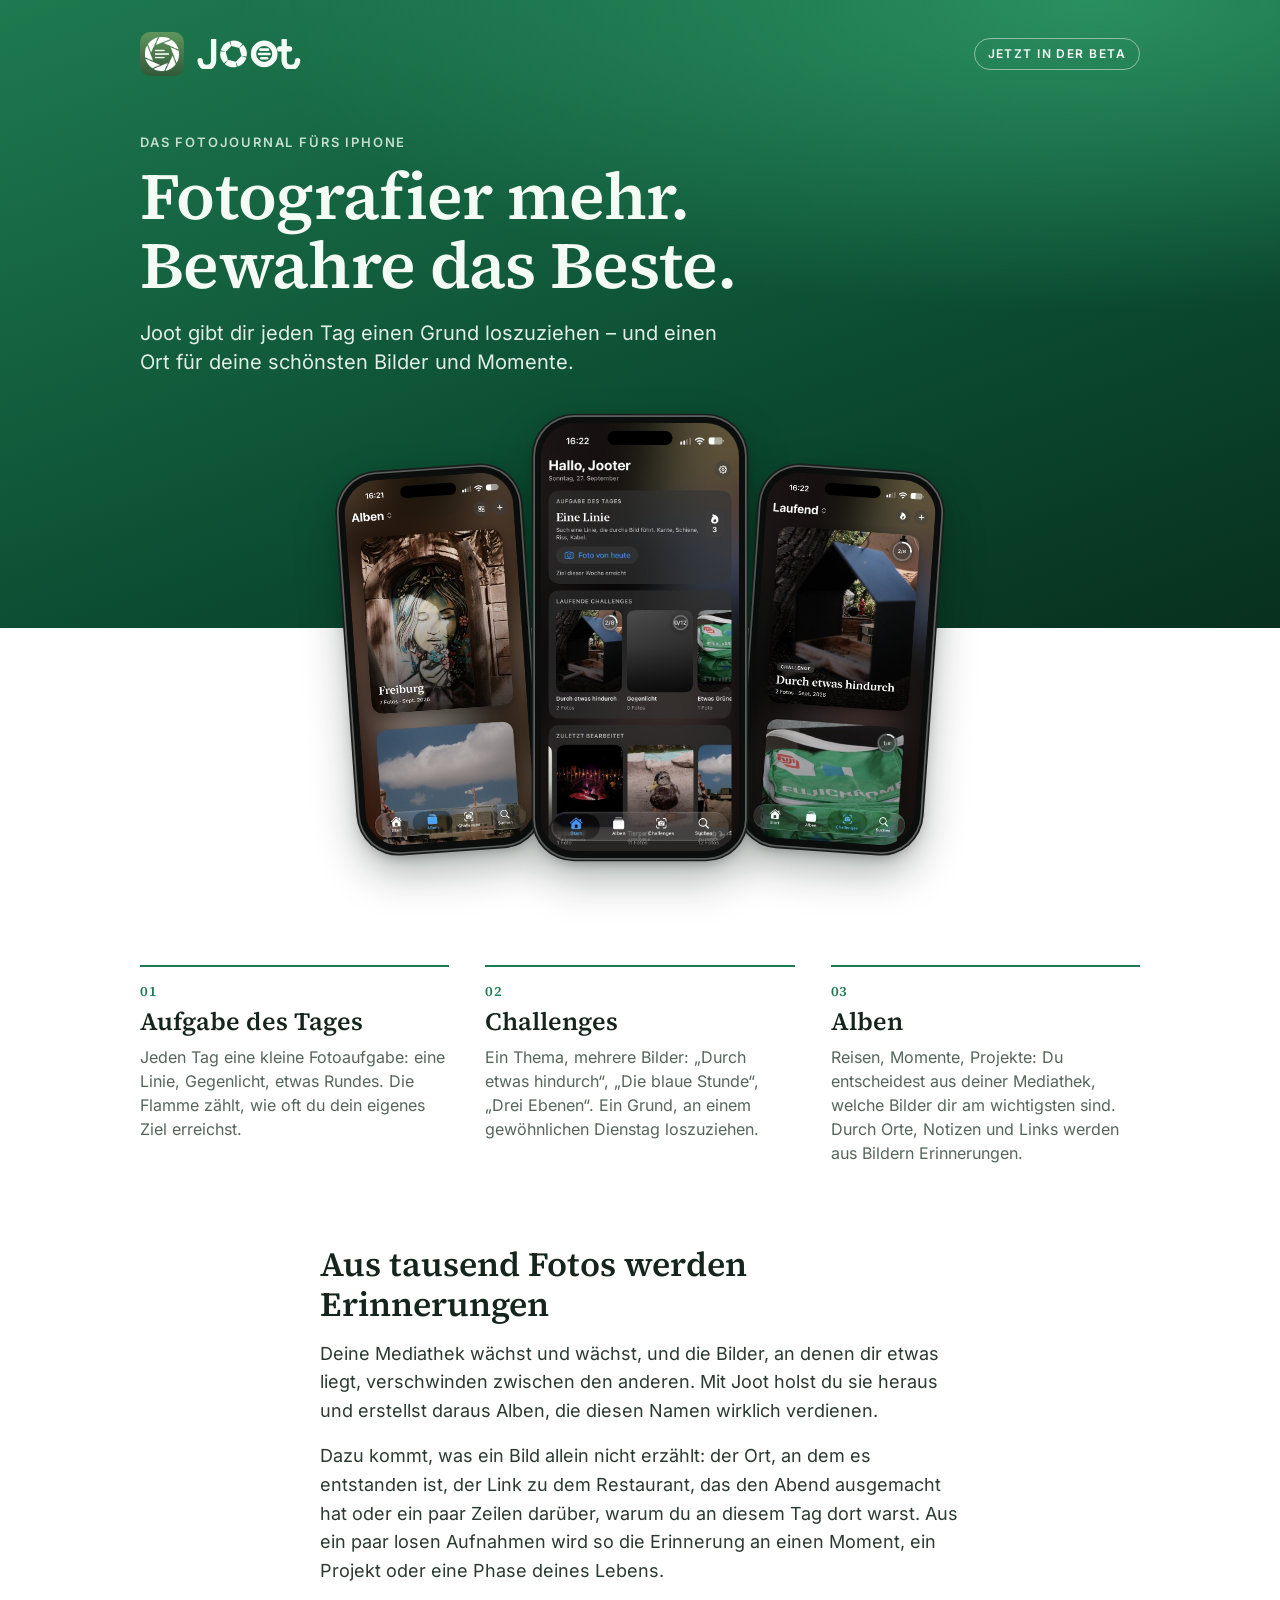
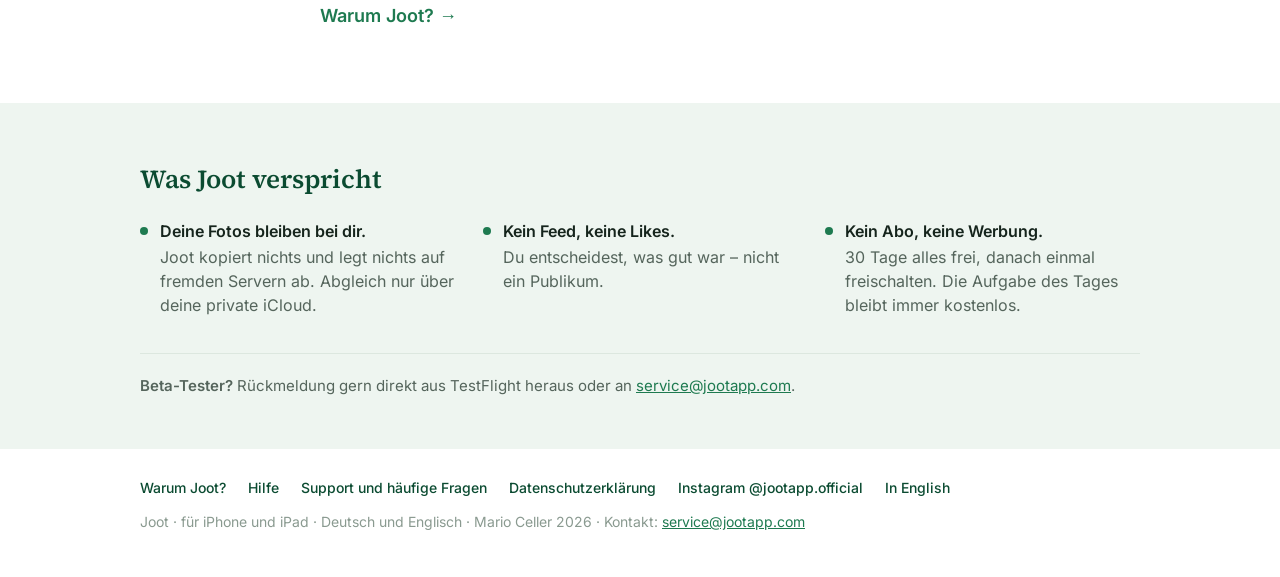
==== index.html @ 3391ded6 "Seite Warum Joot (J-20), deutsch und englisch, von der Startseite verlinkt Co-Authored-By: Claude Op" ====
<!doctype html>
<html lang="de">
<head>
<meta charset="utf-8">
<meta name="viewport" content="width=device-width, initial-scale=1">
<title>Joot – Das Fotojournal fürs iPhone</title>
<meta name="description" content="Joot gibt dir jeden Tag einen Grund loszuziehen – und einen Ort für deine schönsten Bilder und Momente. Fotojournal für iPhone und iPad.">
<meta name="theme-color" content="#1E7A50">
<link rel="icon" type="image/png" href="bilder/icon.png">
<link rel="apple-touch-icon" href="bilder/apple-touch-icon.png">
<link rel="alternate" hreflang="de" href="https://jootapp.com/">
<link rel="alternate" hreflang="en" href="https://jootapp.com/en/">
<link rel="preload" href="schrift/source-serif-4-latin-600-normal.woff2" as="font" type="font/woff2" crossorigin>
<link rel="preload" href="schrift/inter-latin-400-normal.woff2" as="font" type="font/woff2" crossorigin>
<link rel="stylesheet" href="start.css">
</head>
<body>

<header class="kopf">
  <div class="breite">
    <div class="leiste">
      <a class="marke" href="./">
      <img src="bilder/icon.png" alt="" width="44" height="44">
<svg viewBox="80 390 860 245" xmlns="http://www.w3.org/2000/svg" role="img" aria-label="Joot">
      <g transform="translate(92.16,401.12) scale(0.9477)">
      <g fill="none" stroke="#F4FBF5" stroke-linecap="round" stroke-linejoin="round">
      <path d="M139.0,0 V176 A58,58 0 0 1 23.0,176" stroke-width="46"/>
      <path d="M747.0,0 V176 A58,58 0 0 0 863.0,176" stroke-width="46"/>
      <path d="M709.0,74 H793.0" stroke-width="46"/>
      <circle cx="575.0" cy="117.0" r="92" stroke-width="46"/>
      <path d="M541.4,79.9 H608.6" stroke-width="22"/>
      <path d="M529.8,117.0 H620.2" stroke-width="22"/>
      <path d="M549.5,154.1 H600.5" stroke-width="22"/>
      </g>
      <g fill="#F4FBF5">
      <path d="M379.0,134.0 L421.3,149.5 A115.0,115.0 0 0 1 347.3,226.1 L330.3,184.4 Z"/>
      <path d="M330.3,184.4 L338.0,228.8 A115.0,115.0 0 0 1 234.6,203.0 L262.3,167.4 Z"/>
      <path d="M262.3,167.4 L227.7,196.3 A115.0,115.0 0 0 1 198.3,93.9 L243.0,100.0 Z"/>
      <path d="M243.0,100.0 L200.7,84.5 A115.0,115.0 0 0 1 274.7,7.9 L291.7,49.6 Z"/>
      <path d="M291.7,49.6 L284.0,5.2 A115.0,115.0 0 0 1 387.4,31.0 L359.7,66.6 Z"/>
      <path d="M359.7,66.6 L394.3,37.7 A115.0,115.0 0 0 1 423.7,140.1 L379.0,134.0 Z"/>
      </g>
      </g>
      </svg>
      </a>
      <span class="plakette">Jetzt in der Beta</span>
    </div>
    <p class="dachzeile">Das Fotojournal fürs iPhone</p>
    <h1>Fotografier mehr.<br>Bewahre das Beste.</h1>
    <p class="lead">Joot gibt dir jeden Tag einen Grund loszuziehen – und einen Ort für deine schönsten Bilder und Momente.</p>
  </div>
</header>

<div class="telefone">
  <figure class="tel links"><img src="bilder/alben.jpg" alt="Joot: Alben" width="600" height="1303"></figure>
  <figure class="tel mitte"><img src="bilder/start.jpg" alt="Joot: Startbildschirm mit der Aufgabe des Tages" width="600" height="1303"></figure>
  <figure class="tel rechts"><img src="bilder/challenges.jpg" alt="Joot: Challenges" width="600" height="1303"></figure>
</div>

<main>
  <section class="breite saeulen">
    <div class="saeule">
      <div class="nr">01</div>
      <h2>Aufgabe des Tages</h2>
      <p>Jeden Tag eine kleine Fotoaufgabe: eine Linie, Gegenlicht, etwas Rundes. Die Flamme zählt, wie oft du dein eigenes Ziel erreichst.</p>
    </div>
    <div class="saeule">
      <div class="nr">02</div>
      <h2>Challenges</h2>
      <p>Ein Thema, mehrere Bilder: „Durch etwas hindurch“, „Die blaue Stunde“, „Drei Ebenen“. Ein Grund, an einem gewöhnlichen Dienstag loszuziehen.</p>
    </div>
    <div class="saeule">
      <div class="nr">03</div>
      <h2>Alben</h2>
      <p>Reisen, Momente, Projekte: Du entscheidest aus deiner Mediathek, welche Bilder dir am wichtigsten sind. Durch Orte, Notizen und Links werden aus Bildern Erinnerungen.</p>
    </div>
  </section>

  <section class="breite geschichte">
    <h2>Aus tausend Fotos werden Erinnerungen</h2>
    <p>Deine Mediathek wächst und wächst, und die Bilder, an denen dir etwas liegt, verschwinden zwischen den anderen. Mit Joot holst du sie heraus und erstellst daraus Alben, die diesen Namen wirklich verdienen.</p>
    <p>Dazu kommt, was ein Bild allein nicht erzählt: der Ort, an dem es entstanden ist, der Link zu dem Restaurant, das den Abend ausgemacht hat oder ein paar Zeilen darüber, warum du an diesem Tag dort warst. Aus ein paar losen Aufnahmen wird so die Erinnerung an einen Moment, ein Projekt oder eine Phase deines Lebens.</p>
    <p class="weiter"><a href="warum.html">Warum Joot? →</a></p>
  </section>

  <section class="versprechen-teil">
    <div class="breite">
      <h3>Was Joot verspricht</h3>
      <ul class="versprechen">
      <li><b>Deine Fotos bleiben bei dir.</b>Joot kopiert nichts und legt nichts auf fremden Servern ab. Abgleich nur über deine private iCloud.</li>
      <li><b>Kein Feed, keine Likes.</b>Du entscheidest, was gut war – nicht ein Publikum.</li>
      <li><b>Kein Abo, keine Werbung.</b>30 Tage alles frei, danach einmal freischalten. Die Aufgabe des Tages bleibt immer kostenlos.</li>
      </ul>
      <p class="hinweis"><strong>Beta-Tester?</strong> Rückmeldung gern direkt aus TestFlight heraus oder an <a href="mailto:service@jootapp.com">service@jootapp.com</a>.</p>
    </div>
  </section>
</main>

<footer class="breite fuss">
  <nav>
      <a href="warum.html">Warum Joot?</a>
      <a href="hilfe.html">Hilfe</a>
      <a href="support.html">Support und häufige Fragen</a>
      <a href="datenschutz.html">Datenschutzerklärung</a>
      <a href="https://www.instagram.com/jootapp.official/" rel="me noopener">Instagram @jootapp.official</a>
      <a href="en/">In English</a>
  </nav>
  <p>Joot · für iPhone und iPad · Deutsch und Englisch · Mario Celler 2026 · Kontakt: <a href="mailto:service@jootapp.com">service@jootapp.com</a></p>
</footer>

</body>
</html>
---- start.css ----
/* Joot – Startseite im Stil des One-Pagers (gestaltung/onepager).
   Gilt nur fuer index.html und en/index.html; Support und Datenschutz
   bleiben bei stil.css. Schriften liegen selbst gehostet in schrift/,
   damit keine Anfrage an fremde Server geht (Datenschutz). */
@font-face{font-family:"Joot Serif";src:url(schrift/source-serif-4-latin-400-normal.woff2) format("woff2");font-weight:400;font-display:swap}
@font-face{font-family:"Joot Serif";src:url(schrift/source-serif-4-latin-600-normal.woff2) format("woff2");font-weight:600;font-display:swap}
@font-face{font-family:"Joot Sans";src:url(schrift/inter-latin-400-normal.woff2) format("woff2");font-weight:400;font-display:swap}
@font-face{font-family:"Joot Sans";src:url(schrift/inter-latin-500-normal.woff2) format("woff2");font-weight:500;font-display:swap}
@font-face{font-family:"Joot Sans";src:url(schrift/inter-latin-600-normal.woff2) format("woff2");font-weight:600;font-display:swap}

:root{
  --gruen:#1E7A50; --tief:#0B4B31; --nacht:#08301F;
  --creme:#F4FBF5; --tinte:#15241C; --grau:#55655C; --linie:#DCE7DF; --hell:#EEF5F0;
  --serif:"Joot Serif", ui-serif, Georgia, serif;
  /* Breite der Telefonreihe; daran haengt auch, wie weit sie in den Kopf ragt */
  --reihe:min(620px, calc(100vw - 40px));
}
*{box-sizing:border-box}
html{-webkit-text-size-adjust:100%}
body{margin:0;background:#fff;color:var(--tinte);
  font:17px/1.55 "Joot Sans", -apple-system, BlinkMacSystemFont, "Segoe UI", Roboto, sans-serif;
  -webkit-font-smoothing:antialiased}
a{color:var(--gruen)}
.breite{max-width:1040px;margin:0 auto;padding:0 20px}

/* ---------- Kopf ---------- */
.kopf{
  background:radial-gradient(120% 90% at 85% 0%, #2A8F60 0%, transparent 55%),
             linear-gradient(160deg, var(--gruen) 0%, var(--tief) 62%, var(--nacht) 100%);
  color:var(--creme);
  padding:32px 0 calc(var(--reihe) * 0.34 + 40px)}
.leiste{display:flex;align-items:center;justify-content:space-between;gap:16px}
.marke{display:flex;align-items:center;gap:12px;color:inherit;text-decoration:none}
.marke img{width:44px;height:44px;border-radius:10px;display:block}
.marke svg{height:30px;width:auto;display:block}
.plakette{font-size:12px;font-weight:600;letter-spacing:.12em;text-transform:uppercase;
  border:1px solid #8FBDA5;border-radius:999px;padding:6px 13px;white-space:nowrap}
.dachzeile{margin:56px 0 0;font-size:13px;font-weight:600;letter-spacing:.14em;text-transform:uppercase;color:#C5DDD0}
h1{font-family:var(--serif);font-weight:600;font-size:clamp(40px, 7.4vw, 66px);
  line-height:1.04;letter-spacing:-.01em;margin:10px 0 0}
.lead{margin:20px 0 0;max-width:600px;font-size:clamp(17px, 2.3vw, 20px);line-height:1.45;color:#E2EEE6}

/* ---------- Telefone ----------
   Masse in cqw: Prozent der Reihenbreite. So bleibt die Anordnung des
   One-Pagers auf jeder Bildschirmbreite gleich, nur kleiner. */
.telefone{position:relative;width:var(--reihe);margin:calc(var(--reihe) * -0.34) auto 0;
  aspect-ratio:100 / 78;container-type:inline-size}
.tel{position:absolute;margin:0;background:#0C0D0D;padding:1cqw;border-radius:6.3cqw;
  box-shadow:0 0 0 .27cqw #5B615E, 0 0 0 .54cqw #1B1D1C,
             0 3cqw 7cqw rgba(4,24,15,.35), 0 .8cqw 1.9cqw rgba(0,0,0,.25)}
.tel img{display:block;width:100%;height:auto;border-radius:5.4cqw}
.tel::after{content:"";position:absolute;left:50%;transform:translateX(-50%);top:2.2cqw;
  width:31%;height:3.3%;background:#000;border-radius:10cqw}
.tel.mitte{width:33.8cqw;left:33.1cqw;top:0;z-index:3}
.tel.links{width:29.2cqw;left:3.1cqw;top:8.5cqw;z-index:2;transform:rotate(-4deg)}
.tel.rechts{width:29.2cqw;left:67.7cqw;top:8.5cqw;z-index:2;transform:rotate(4deg)}

/* ---------- Drei Saeulen ---------- */
.saeulen{display:grid;grid-template-columns:repeat(3, 1fr);gap:36px;margin:64px auto 0}
.saeule{border-top:2px solid var(--gruen);padding-top:14px}
.saeule .nr{font-family:var(--serif);font-weight:600;font-size:14px;letter-spacing:.06em;color:var(--gruen)}
.saeule h2{font-family:var(--serif);font-weight:600;font-size:25px;line-height:1.15;margin:4px 0 0}
.saeule p{font-size:16px;line-height:1.5;color:var(--grau);margin:10px 0 0}

/* ---------- Erzaehlung ---------- */
.geschichte{max-width:680px;margin:80px auto 0}
.geschichte h2{font-family:var(--serif);font-weight:600;font-size:clamp(26px, 4vw, 34px);line-height:1.15;margin:0 0 16px}
.geschichte p{font-size:18px;line-height:1.6;color:#2B3A31;margin:0 0 16px}

/* ---------- Versprechen ---------- */
.versprechen-teil{background:var(--hell);margin-top:72px;padding:56px 0 52px}
.versprechen-teil h3{font-family:var(--serif);font-weight:600;font-size:26px;color:var(--tief);margin:0}
.versprechen{list-style:none;margin:20px 0 0;padding:0;display:grid;grid-template-columns:repeat(3, 1fr);gap:28px}
.versprechen li{position:relative;padding-left:20px;font-size:16px;line-height:1.5;color:var(--grau)}
.versprechen li b{display:block;color:var(--tinte);font-weight:600;margin-bottom:2px}
.versprechen li::before{content:"";position:absolute;left:0;top:.5em;width:8px;height:8px;border-radius:50%;background:var(--gruen)}
.hinweis{margin:36px 0 0;padding-top:20px;border-top:1px solid var(--linie);font-size:15px;color:var(--grau)}

/* ---------- Fuss ---------- */
.fuss{padding:28px 20px 44px;font-size:14px;color:#8A9A90}
.fuss nav{display:flex;flex-wrap:wrap;gap:8px 22px;margin-bottom:12px}
.fuss nav a{color:var(--tief);font-weight:500;text-decoration:none}
.fuss nav a:hover{text-decoration:underline}
.fuss p{margin:0}

@media (max-width:760px){
  .saeulen, .versprechen{grid-template-columns:1fr;gap:28px}
  .saeulen{margin-top:48px}
  .geschichte{margin-top:60px}
  .dachzeile{margin-top:40px}
}
@media (max-width:420px){
  .marke svg{height:24px}
  .marke img{width:36px;height:36px;border-radius:8px}
  .plakette{font-size:10.5px;padding:5px 10px}
}

/* ---------- Warum-Seite (warum.html, en/why.html) ----------
   Szenen statt Funktionen: Text neben einem einzelnen Telefon, im Wechsel
   links und rechts. Das Telefon misst in cqw seines eigenen Rahmens. */
.kopf.schmal{padding-bottom:72px}
.szene{display:grid;grid-template-columns:minmax(0,1fr) 230px;gap:56px;align-items:center;
  max-width:880px;margin:88px auto 0}
.szene.umgekehrt{grid-template-columns:230px minmax(0,1fr)}
.szene.umgekehrt .tel-rahmen{order:-1}
.szene.ohne-bild{grid-template-columns:minmax(0,680px);justify-content:center}
.szene h2{font-family:var(--serif);font-weight:600;font-size:clamp(26px,4vw,34px);line-height:1.15;margin:0 0 16px}
.szene p{font-size:18px;line-height:1.6;color:#2B3A31;margin:0 0 16px}
.szene p:last-child{margin-bottom:0}
.zitat{font-family:var(--serif);font-size:clamp(20px,2.6vw,23px) !important;font-style:italic;
  color:var(--tief) !important;border-left:3px solid var(--gruen);padding-left:16px}
.tel-rahmen{container-type:inline-size;width:230px}
.tel.solo{position:relative;width:100cqw;padding:3cqw;border-radius:18.6cqw;
  box-shadow:0 0 0 .8cqw #5B615E, 0 0 0 1.6cqw #1B1D1C,
             0 9cqw 20cqw rgba(4,24,15,.30), 0 2.4cqw 5.6cqw rgba(0,0,0,.22)}
.tel.solo img{border-radius:16cqw}
.tel.solo::after{top:6.5cqw;border-radius:30cqw}
.solo{margin:40px 0 0;padding-top:26px;border-top:1px solid var(--linie);max-width:720px}
.solo h4{font-family:var(--serif);font-weight:600;font-size:21px;color:var(--tief);margin:0 0 8px}
.solo p{margin:0;font-size:16px;line-height:1.55;color:var(--grau)}
.fragen{max-width:680px;margin:72px auto 0}
.fragen h2{font-family:var(--serif);font-weight:600;font-size:clamp(26px,4vw,34px);margin:0 0 8px}
.fragen h3{font-size:18px;font-weight:600;margin:26px 0 6px}
.fragen p{font-size:17px;line-height:1.55;color:#2B3A31;margin:0}
.aufruf{text-align:center;margin:72px auto 24px;max-width:560px}
.knopf{display:inline-block;background:var(--gruen);color:var(--creme);text-decoration:none;
  font-weight:600;font-size:17px;padding:14px 26px;border-radius:999px;
  box-shadow:0 6px 16px rgba(11,75,49,.22);transition:background-color .15s ease, transform .1s ease}
.knopf:hover{background:var(--tief)}
.knopf:active{transform:scale(.97)}
.aufruf p{margin:14px 0 0;font-size:15px;color:var(--grau)}
.weiter{margin:24px 0 0;font-size:17px}
.weiter a{font-weight:600;text-decoration:none}
.weiter a:hover{text-decoration:underline}
@media (max-width:760px){
  .szene,.szene.umgekehrt{grid-template-columns:1fr;gap:32px;margin-top:64px}
  .szene.umgekehrt .tel-rahmen{order:0}
  .tel-rahmen{width:200px;margin:0 auto}
}
@media (prefers-reduced-motion:reduce){.knopf{transition:none}}
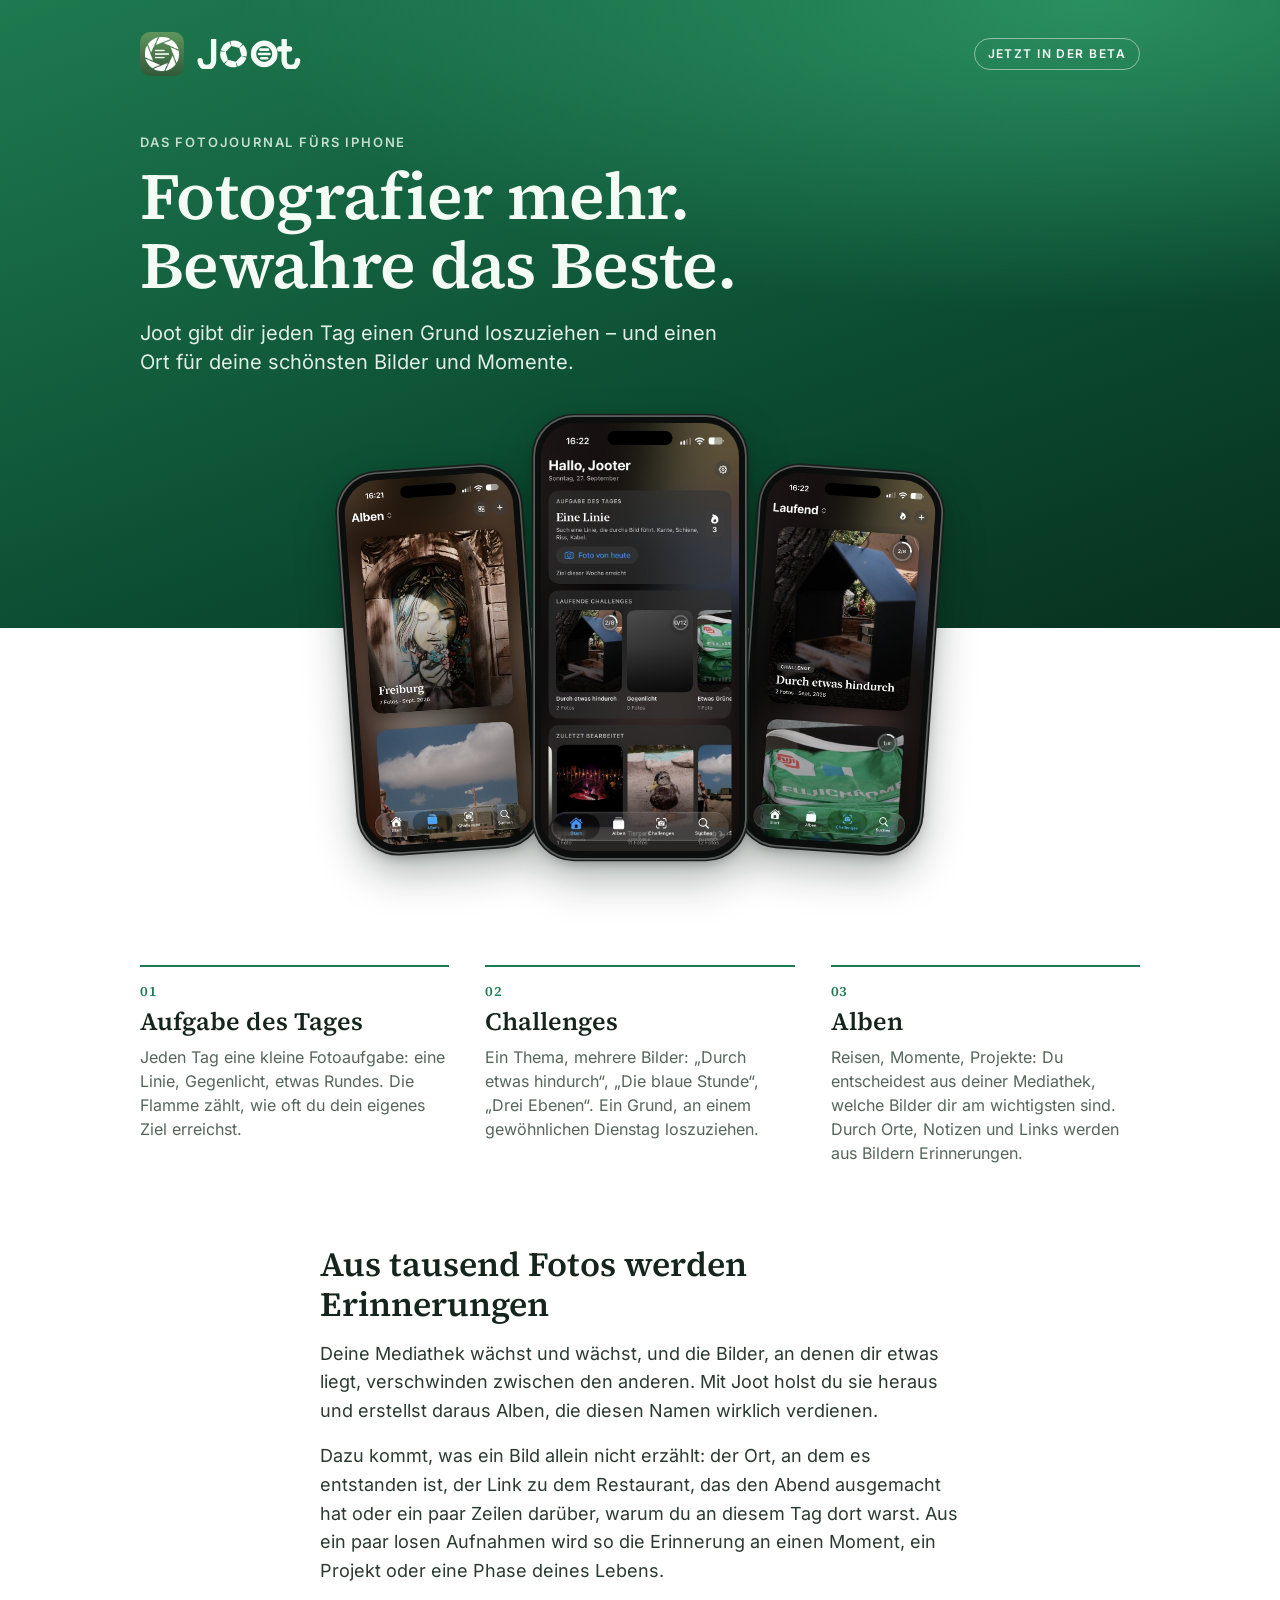
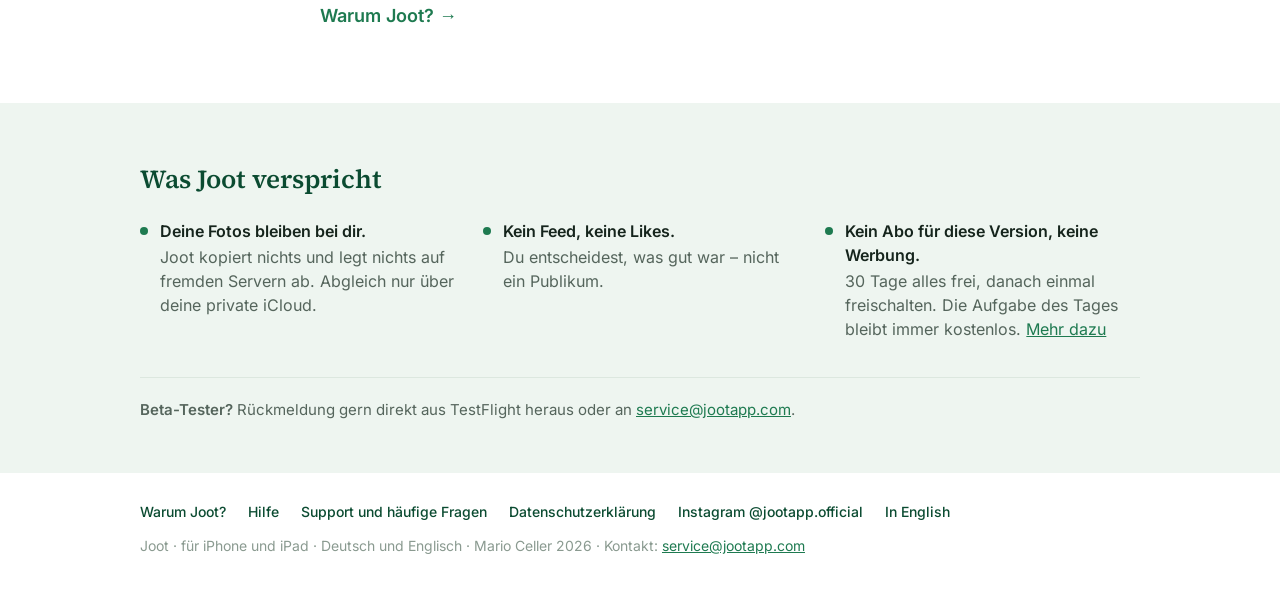
==== commit 08a7a152: "Startseite: kein Abo fuer diese Version, Verweis auf Warum Joot Co-Authored-By: Claude Opus 5.5 <nor" ====
--- a/index.html
+++ b/index.html
@@ -89,7 +89,7 @@
       <ul class="versprechen">
       <li><b>Deine Fotos bleiben bei dir.</b>Joot kopiert nichts und legt nichts auf fremden Servern ab. Abgleich nur über deine private iCloud.</li>
       <li><b>Kein Feed, keine Likes.</b>Du entscheidest, was gut war – nicht ein Publikum.</li>
-      <li><b>Kein Abo, keine Werbung.</b>30 Tage alles frei, danach einmal freischalten. Die Aufgabe des Tages bleibt immer kostenlos.</li>
+      <li><b>Kein Abo für diese Version, keine Werbung.</b>30 Tage alles frei, danach einmal freischalten. Die Aufgabe des Tages bleibt immer kostenlos. <a href="warum.html#nicht">Mehr dazu</a></li>
       </ul>
       <p class="hinweis"><strong>Beta-Tester?</strong> Rückmeldung gern direkt aus TestFlight heraus oder an <a href="mailto:service@jootapp.com">service@jootapp.com</a>.</p>
     </div>
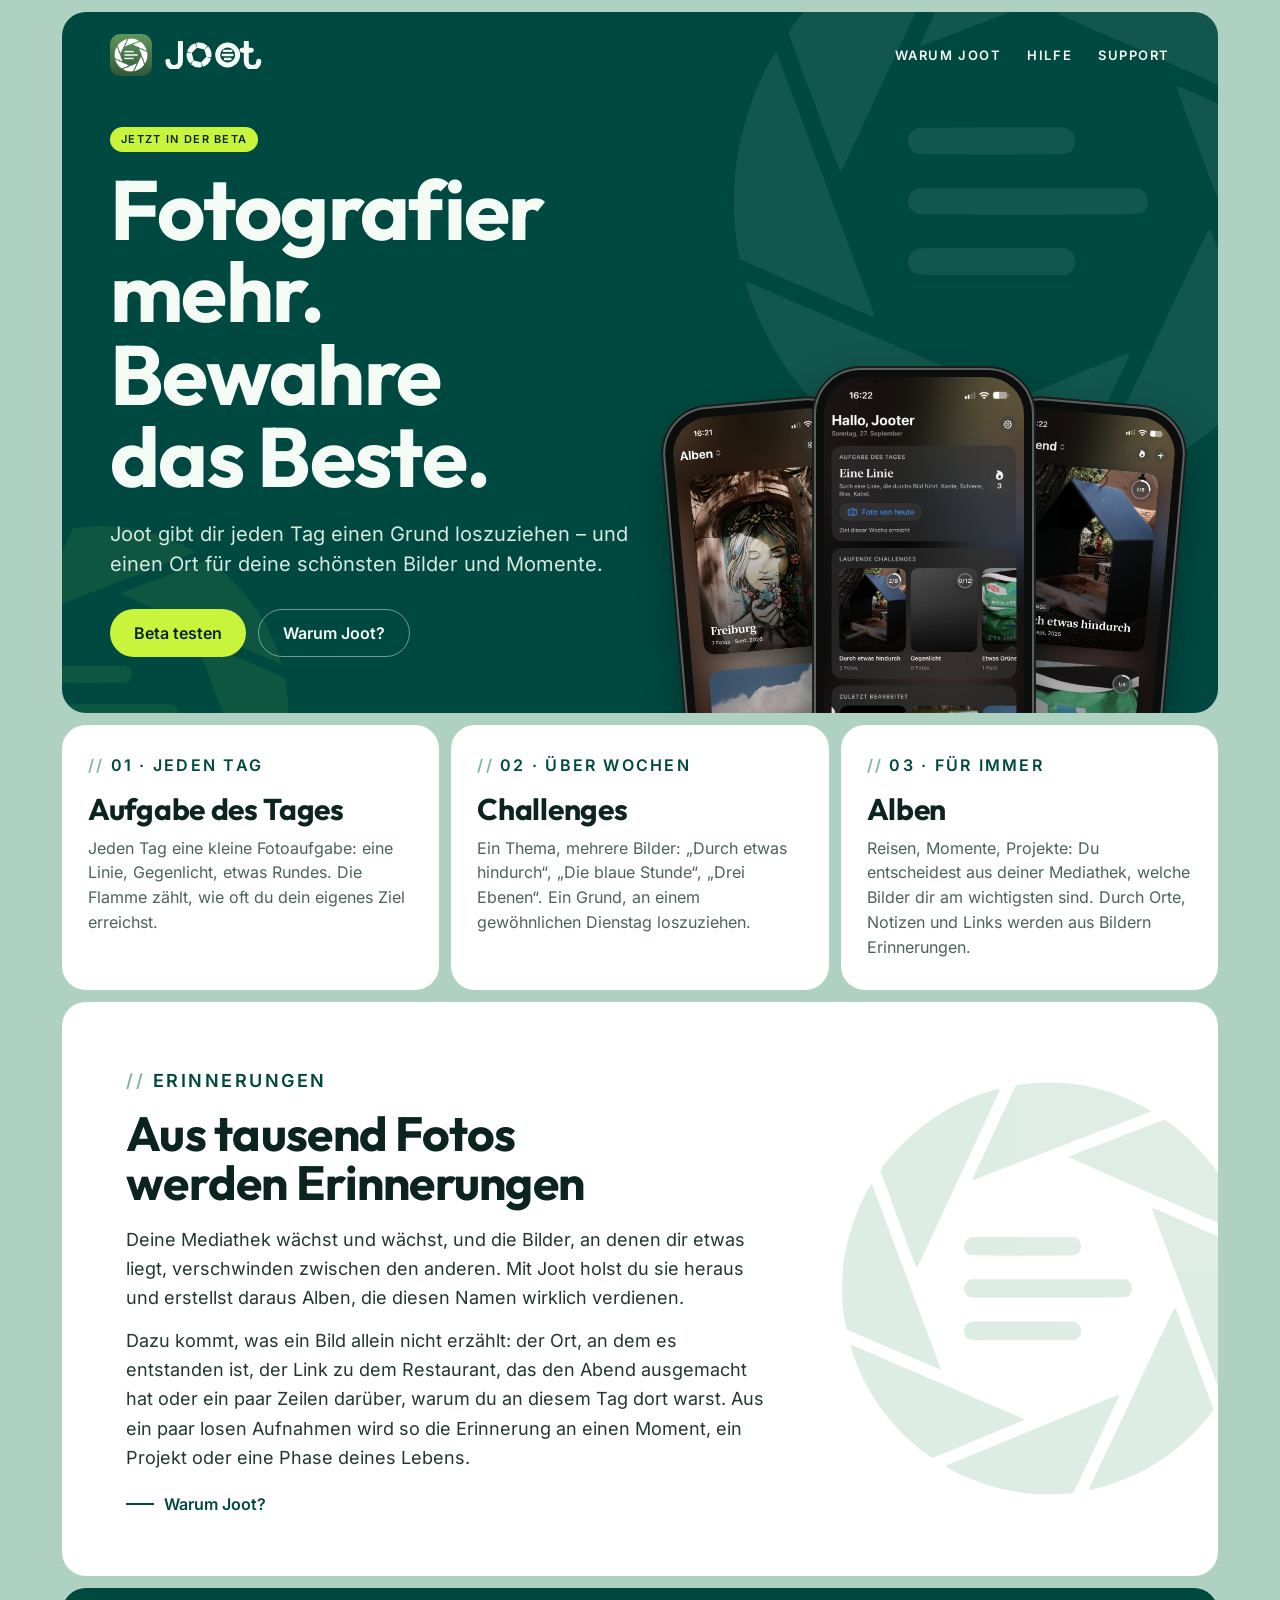
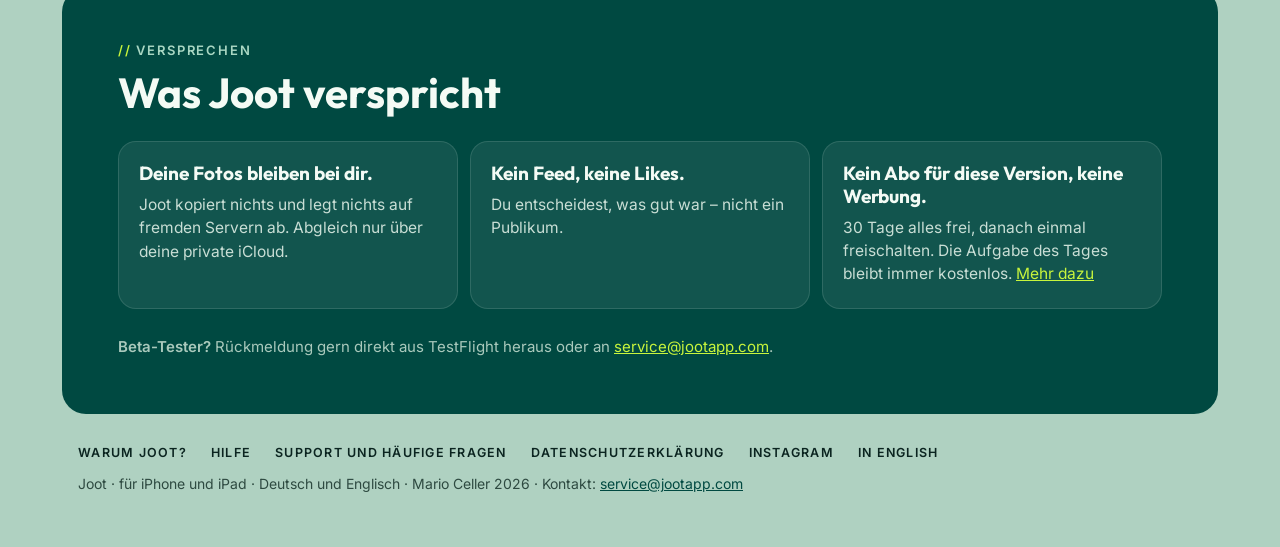
==== commit f37cabd5: "Neuer Stil fuer Startseite und Warum Joot (deutsch und englisch) Kacheln auf Salbei, Petrol und Lime" ====
--- a/index.html
+++ b/index.html
@@ -5,25 +5,27 @@
 <meta name="viewport" content="width=device-width, initial-scale=1">
 <title>Joot – Das Fotojournal fürs iPhone</title>
 <meta name="description" content="Joot gibt dir jeden Tag einen Grund loszuziehen – und einen Ort für deine schönsten Bilder und Momente. Fotojournal für iPhone und iPad.">
-<meta name="theme-color" content="#1E7A50">
+<meta name="theme-color" content="#004941">
 <link rel="icon" type="image/png" href="bilder/icon.png">
 <link rel="apple-touch-icon" href="bilder/apple-touch-icon.png">
 <link rel="alternate" hreflang="de" href="https://jootapp.com/">
 <link rel="alternate" hreflang="en" href="https://jootapp.com/en/">
-<link rel="preload" href="schrift/source-serif-4-latin-600-normal.woff2" as="font" type="font/woff2" crossorigin>
+<link rel="preload" href="schrift/outfit-latin-700-normal.woff2" as="font" type="font/woff2" crossorigin>
 <link rel="preload" href="schrift/inter-latin-400-normal.woff2" as="font" type="font/woff2" crossorigin>
 <link rel="stylesheet" href="start.css">
 </head>
 <body>
+<div class="rahmen">
 
 <header class="kopf">
-  <div class="breite">
-    <div class="leiste">
-      <a class="marke" href="./">
-      <img src="bilder/icon.png" alt="" width="44" height="44">
-<svg viewBox="80 390 860 245" xmlns="http://www.w3.org/2000/svg" role="img" aria-label="Joot">
+  <svg class="blende" viewBox="0 0 784 784" aria-hidden="true"><path fill="currentColor" fill-rule="evenodd" d="M372.5,774.9 C319.6,772.0 268.1,758.1 218.6,733.3 C202.3,725.1 199.0,722.1 204.2,720.4 C206.6,719.7 236.4,707.5 275.5,691.3 C317.7,673.8 326.2,670.3 372.0,651.5 C397.0,641.2 426.0,629.3 436.5,625.0 C523.7,589.0 525.0,588.5 525.0,590.7 C525.0,591.1 522.0,597.8 518.4,605.5 C514.7,613.2 508.3,626.9 504.0,636.0 C493.9,657.4 481.3,684.1 471.1,705.8 C466.7,715.2 459.5,730.5 455.1,739.8 C450.8,749.0 445.7,759.9 443.7,764.1 C441.6,768.7 439.5,772.0 438.4,772.3 C431.1,774.5 392.8,776.0 372.5,774.9 Z M469.0,765.5 C469.0,764.7 473.0,755.5 477.9,745.2 C502.1,694.1 525.8,644.0 562.0,567.0 C625.5,432.1 627.8,427.5 629.1,427.5 C629.8,427.5 632.3,432.7 634.6,439.0 C637.0,445.3 640.7,455.5 643.0,461.5 C645.3,467.5 650.7,482.0 655.0,493.5 C659.3,505.0 666.3,523.7 670.5,535.0 C674.7,546.3 680.3,561.4 683.0,568.5 C685.6,575.6 690.8,589.2 694.4,598.7 C698.0,608.1 701.0,616.5 701.0,617.2 C701.0,617.9 697.2,623.3 692.6,629.1 C640.2,695.0 568.5,741.7 486.0,763.4 C470.9,767.4 469.0,767.6 469.0,765.5 Z M163.3,698.8 C104.3,654.4 61.3,598.3 34.2,530.0 C26.6,510.9 22.8,498.0 24.6,497.3 C26.3,496.7 28.2,497.5 81.0,520.3 C137.1,544.5 223.9,581.7 284.0,607.4 C351.7,636.2 348.7,634.8 346.9,636.4 C346.1,637.1 342.1,639.1 338.0,640.8 C327.8,644.9 303.1,655.1 261.5,672.3 C196.7,699.1 177.2,707.0 175.7,707.0 C174.9,707.0 169.3,703.3 163.3,698.8 Z M716.2,591.3 C715.7,590.3 713.4,584.5 711.2,578.5 C709.0,572.5 697.4,541.4 685.5,509.5 C673.6,477.6 658.9,438.5 653.0,422.5 C647.0,406.6 636.5,378.2 629.5,359.5 C598.0,275.2 586.0,242.7 586.0,241.9 C586.0,240.0 590.1,241.3 608.9,249.6 C619.7,254.3 641.5,264.0 657.5,271.0 C673.5,278.0 693.5,286.8 702.0,290.5 C749.1,311.1 762.8,317.1 766.0,318.7 L769.5,320.5 L771.2,330.0 C778.4,370.8 777.6,422.6 769.0,465.0 C760.8,505.5 745.5,546.0 724.8,582.2 C718.9,592.5 717.5,593.9 716.2,591.3 Z M175.0,535.9 C167.6,532.6 155.9,527.5 149.0,524.6 C142.1,521.7 115.1,510.1 89.0,498.8 C62.9,487.5 36.0,475.9 29.3,473.0 C22.6,470.2 16.6,467.2 16.0,466.5 C14.7,464.9 10.4,439.6 9.1,425.0 C7.7,410.3 7.7,372.9 9.0,358.0 C14.0,303.4 34.1,240.8 60.1,199.2 C61.8,196.5 63.5,196.4 64.5,198.8 C64.9,199.7 69.0,210.9 73.6,223.5 C78.3,236.1 84.3,252.4 87.0,259.5 C89.7,266.6 96.9,286.0 103.0,302.5 C109.1,319.0 116.1,337.7 118.5,344.0 C127.9,368.6 187.4,527.9 189.5,534.2 C192.9,544.0 193.1,543.9 175.0,535.9 Z M255.5,487.0 C245.1,486.4 241.2,484.7 238.0,479.5 C231.3,468.6 236.9,455.7 249.6,453.0 C252.9,452.3 284.8,452.0 348.2,452.2 L441.8,452.5 L446.1,455.5 C457.4,463.5 456.5,479.6 444.3,485.6 L440.5,487.5 L352.5,487.5 C304.1,487.6 260.4,487.3 255.5,487.0 Z M249.4,408.0 C244.8,407.0 240.7,404.2 238.0,400.2 C232.6,392.5 235.9,379.6 244.3,375.7 L247.8,374.0 L392.8,374.0 L537.7,374.0 L541.0,376.2 C546.9,380.3 548.5,383.4 548.5,390.9 C548.5,396.8 548.1,398.1 545.6,401.4 C540.0,408.8 551.3,408.2 394.0,408.5 C316.2,408.6 251.1,408.4 249.4,408.0 Z M141.7,340.3 C139.2,333.8 134.2,320.6 130.6,311.0 C127.1,301.4 119.6,281.1 114.0,266.0 C103.1,236.5 92.7,208.4 85.0,187.5 C82.4,180.4 79.9,173.5 79.5,172.2 C78.2,167.8 99.6,141.5 123.6,118.0 C166.6,76.0 215.6,45.4 270.0,26.9 C283.4,22.3 298.4,18.0 300.9,18.0 C303.7,18.0 304.0,17.3 272.0,86.0 C264.4,102.2 253.9,124.9 248.5,136.5 C243.1,148.1 235.9,163.6 232.5,171.0 C225.3,186.3 210.6,218.1 190.9,260.4 C159.1,329.0 148.4,351.4 147.3,351.7 C146.7,351.9 144.3,347.3 141.7,340.3 Z M248.1,329.0 C243.2,327.8 239.8,325.0 237.2,320.0 C233.0,311.6 235.6,302.1 243.4,297.5 L247.7,295.0 L344.1,294.8 L440.5,294.7 L444.7,296.8 C451.2,300.2 453.5,304.2 453.5,312.2 C453.5,321.4 449.2,327.0 440.4,329.0 C435.6,330.2 252.9,330.1 248.1,329.0 Z M744.0,283.9 C735.5,280.1 722.4,274.3 715.0,271.1 C707.6,267.8 691.6,260.8 679.5,255.5 C658.0,246.0 615.1,227.1 550.5,198.8 C532.9,191.0 508.4,180.3 496.0,174.8 C483.6,169.4 464.2,160.8 452.8,155.8 C441.1,150.7 432.0,146.2 432.0,145.5 C432.0,144.7 437.3,142.1 444.2,139.4 C466.8,130.7 486.1,123.3 548.0,99.5 C596.2,81.0 609.9,76.1 611.5,76.8 C612.6,77.3 618.0,81.3 623.5,85.6 C687.3,135.5 731.7,197.5 756.6,271.2 C761.8,286.7 762.8,291.0 760.9,290.9 C760.1,290.9 752.5,287.7 744.0,283.9 Z M251.7,187.4 C250.9,186.6 251.6,184.9 260.3,166.4 C264.4,157.7 272.1,141.1 277.5,129.5 C282.8,117.9 292.7,96.6 299.5,82.0 C306.3,67.4 316.1,46.1 321.5,34.5 C326.8,22.9 331.7,12.9 332.4,12.2 C335.3,9.2 382.4,5.5 404.5,6.5 C462.4,9.2 509.6,21.3 560.5,46.5 C581.2,56.8 585.4,59.4 583.1,60.9 C582.3,61.4 563.2,68.9 540.6,77.6 C518.0,86.2 488.7,97.5 475.5,102.6 C462.3,107.7 441.8,115.5 430.0,120.0 C418.2,124.5 401.8,130.8 393.5,134.0 C385.2,137.2 354.9,148.9 326.0,160.0 C297.1,171.1 269.1,181.9 263.6,184.1 C253.3,188.2 252.7,188.4 251.7,187.4 Z"/></svg>
+  <svg class="blende zwei" viewBox="0 0 784 784" aria-hidden="true"><path fill="currentColor" fill-rule="evenodd" d="M372.5,774.9 C319.6,772.0 268.1,758.1 218.6,733.3 C202.3,725.1 199.0,722.1 204.2,720.4 C206.6,719.7 236.4,707.5 275.5,691.3 C317.7,673.8 326.2,670.3 372.0,651.5 C397.0,641.2 426.0,629.3 436.5,625.0 C523.7,589.0 525.0,588.5 525.0,590.7 C525.0,591.1 522.0,597.8 518.4,605.5 C514.7,613.2 508.3,626.9 504.0,636.0 C493.9,657.4 481.3,684.1 471.1,705.8 C466.7,715.2 459.5,730.5 455.1,739.8 C450.8,749.0 445.7,759.9 443.7,764.1 C441.6,768.7 439.5,772.0 438.4,772.3 C431.1,774.5 392.8,776.0 372.5,774.9 Z M469.0,765.5 C469.0,764.7 473.0,755.5 477.9,745.2 C502.1,694.1 525.8,644.0 562.0,567.0 C625.5,432.1 627.8,427.5 629.1,427.5 C629.8,427.5 632.3,432.7 634.6,439.0 C637.0,445.3 640.7,455.5 643.0,461.5 C645.3,467.5 650.7,482.0 655.0,493.5 C659.3,505.0 666.3,523.7 670.5,535.0 C674.7,546.3 680.3,561.4 683.0,568.5 C685.6,575.6 690.8,589.2 694.4,598.7 C698.0,608.1 701.0,616.5 701.0,617.2 C701.0,617.9 697.2,623.3 692.6,629.1 C640.2,695.0 568.5,741.7 486.0,763.4 C470.9,767.4 469.0,767.6 469.0,765.5 Z M163.3,698.8 C104.3,654.4 61.3,598.3 34.2,530.0 C26.6,510.9 22.8,498.0 24.6,497.3 C26.3,496.7 28.2,497.5 81.0,520.3 C137.1,544.5 223.9,581.7 284.0,607.4 C351.7,636.2 348.7,634.8 346.9,636.4 C346.1,637.1 342.1,639.1 338.0,640.8 C327.8,644.9 303.1,655.1 261.5,672.3 C196.7,699.1 177.2,707.0 175.7,707.0 C174.9,707.0 169.3,703.3 163.3,698.8 Z M716.2,591.3 C715.7,590.3 713.4,584.5 711.2,578.5 C709.0,572.5 697.4,541.4 685.5,509.5 C673.6,477.6 658.9,438.5 653.0,422.5 C647.0,406.6 636.5,378.2 629.5,359.5 C598.0,275.2 586.0,242.7 586.0,241.9 C586.0,240.0 590.1,241.3 608.9,249.6 C619.7,254.3 641.5,264.0 657.5,271.0 C673.5,278.0 693.5,286.8 702.0,290.5 C749.1,311.1 762.8,317.1 766.0,318.7 L769.5,320.5 L771.2,330.0 C778.4,370.8 777.6,422.6 769.0,465.0 C760.8,505.5 745.5,546.0 724.8,582.2 C718.9,592.5 717.5,593.9 716.2,591.3 Z M175.0,535.9 C167.6,532.6 155.9,527.5 149.0,524.6 C142.1,521.7 115.1,510.1 89.0,498.8 C62.9,487.5 36.0,475.9 29.3,473.0 C22.6,470.2 16.6,467.2 16.0,466.5 C14.7,464.9 10.4,439.6 9.1,425.0 C7.7,410.3 7.7,372.9 9.0,358.0 C14.0,303.4 34.1,240.8 60.1,199.2 C61.8,196.5 63.5,196.4 64.5,198.8 C64.9,199.7 69.0,210.9 73.6,223.5 C78.3,236.1 84.3,252.4 87.0,259.5 C89.7,266.6 96.9,286.0 103.0,302.5 C109.1,319.0 116.1,337.7 118.5,344.0 C127.9,368.6 187.4,527.9 189.5,534.2 C192.9,544.0 193.1,543.9 175.0,535.9 Z M255.5,487.0 C245.1,486.4 241.2,484.7 238.0,479.5 C231.3,468.6 236.9,455.7 249.6,453.0 C252.9,452.3 284.8,452.0 348.2,452.2 L441.8,452.5 L446.1,455.5 C457.4,463.5 456.5,479.6 444.3,485.6 L440.5,487.5 L352.5,487.5 C304.1,487.6 260.4,487.3 255.5,487.0 Z M249.4,408.0 C244.8,407.0 240.7,404.2 238.0,400.2 C232.6,392.5 235.9,379.6 244.3,375.7 L247.8,374.0 L392.8,374.0 L537.7,374.0 L541.0,376.2 C546.9,380.3 548.5,383.4 548.5,390.9 C548.5,396.8 548.1,398.1 545.6,401.4 C540.0,408.8 551.3,408.2 394.0,408.5 C316.2,408.6 251.1,408.4 249.4,408.0 Z M141.7,340.3 C139.2,333.8 134.2,320.6 130.6,311.0 C127.1,301.4 119.6,281.1 114.0,266.0 C103.1,236.5 92.7,208.4 85.0,187.5 C82.4,180.4 79.9,173.5 79.5,172.2 C78.2,167.8 99.6,141.5 123.6,118.0 C166.6,76.0 215.6,45.4 270.0,26.9 C283.4,22.3 298.4,18.0 300.9,18.0 C303.7,18.0 304.0,17.3 272.0,86.0 C264.4,102.2 253.9,124.9 248.5,136.5 C243.1,148.1 235.9,163.6 232.5,171.0 C225.3,186.3 210.6,218.1 190.9,260.4 C159.1,329.0 148.4,351.4 147.3,351.7 C146.7,351.9 144.3,347.3 141.7,340.3 Z M248.1,329.0 C243.2,327.8 239.8,325.0 237.2,320.0 C233.0,311.6 235.6,302.1 243.4,297.5 L247.7,295.0 L344.1,294.8 L440.5,294.7 L444.7,296.8 C451.2,300.2 453.5,304.2 453.5,312.2 C453.5,321.4 449.2,327.0 440.4,329.0 C435.6,330.2 252.9,330.1 248.1,329.0 Z M744.0,283.9 C735.5,280.1 722.4,274.3 715.0,271.1 C707.6,267.8 691.6,260.8 679.5,255.5 C658.0,246.0 615.1,227.1 550.5,198.8 C532.9,191.0 508.4,180.3 496.0,174.8 C483.6,169.4 464.2,160.8 452.8,155.8 C441.1,150.7 432.0,146.2 432.0,145.5 C432.0,144.7 437.3,142.1 444.2,139.4 C466.8,130.7 486.1,123.3 548.0,99.5 C596.2,81.0 609.9,76.1 611.5,76.8 C612.6,77.3 618.0,81.3 623.5,85.6 C687.3,135.5 731.7,197.5 756.6,271.2 C761.8,286.7 762.8,291.0 760.9,290.9 C760.1,290.9 752.5,287.7 744.0,283.9 Z M251.7,187.4 C250.9,186.6 251.6,184.9 260.3,166.4 C264.4,157.7 272.1,141.1 277.5,129.5 C282.8,117.9 292.7,96.6 299.5,82.0 C306.3,67.4 316.1,46.1 321.5,34.5 C326.8,22.9 331.7,12.9 332.4,12.2 C335.3,9.2 382.4,5.5 404.5,6.5 C462.4,9.2 509.6,21.3 560.5,46.5 C581.2,56.8 585.4,59.4 583.1,60.9 C582.3,61.4 563.2,68.9 540.6,77.6 C518.0,86.2 488.7,97.5 475.5,102.6 C462.3,107.7 441.8,115.5 430.0,120.0 C418.2,124.5 401.8,130.8 393.5,134.0 C385.2,137.2 354.9,148.9 326.0,160.0 C297.1,171.1 269.1,181.9 263.6,184.1 C253.3,188.2 252.7,188.4 251.7,187.4 Z"/></svg>
+  <div class="leiste">
+    <a class="marke" href="./">
+      <img src="bilder/icon.png" alt="" width="42" height="42">
+      <svg viewBox="80 390 860 245" xmlns="http://www.w3.org/2000/svg" role="img" aria-label="Joot" xmlns:c2pa="http://c2pa.org/manifest"><metadata><c2pa:manifest>[base64]/[base64]/4W7kEFP/xKJM16cr2wIRpxU/[base64]/[base64]/[base64]/3cyjxFA3Qo5S46fX0/ihY0VZ7mfb9KF703t5OjWDBWMA4GA1UdDwEB/wQEAwIHgDAVBgNVHSUEDjAMBgorBgEEAYPoXgIBMAwGA1UdEwEB/wQCMAAwHwYDVR0jBBgwFoAUzlHiBIFOZFsj+OPEz5o+nMHXXMIwCgYIKoZIzj0EAwMDZwAwZAIwMXMdFJ4BetLLVY7ORuE9noqbbAZOZn/aArXyTwFAZfKrPzxF2vPoJNf1+UCdg1XGAjBwX1zd9WGqYkqmL5SFqw1QySjr1zJfpJM9+1rdDwSPLMOPOjKuiXjoU/[base64]</c2pa:manifest></metadata>
       <g transform="translate(92.16,401.12) scale(0.9477)">
-      <g fill="none" stroke="#F4FBF5" stroke-linecap="round" stroke-linejoin="round">
+      <g fill="none" stroke="currentColor" stroke-linecap="round" stroke-linejoin="round">
       <path d="M139.0,0 V176 A58,58 0 0 1 23.0,176" stroke-width="46"/>
       <path d="M747.0,0 V176 A58,58 0 0 0 863.0,176" stroke-width="46"/>
       <path d="M709.0,74 H793.0" stroke-width="46"/>
@@ -32,7 +34,7 @@
       <path d="M529.8,117.0 H620.2" stroke-width="22"/>
       <path d="M549.5,154.1 H600.5" stroke-width="22"/>
       </g>
-      <g fill="#F4FBF5">
+      <g fill="currentColor">
       <path d="M379.0,134.0 L421.3,149.5 A115.0,115.0 0 0 1 347.3,226.1 L330.3,184.4 Z"/>
       <path d="M330.3,184.4 L338.0,228.8 A115.0,115.0 0 0 1 234.6,203.0 L262.3,167.4 Z"/>
       <path d="M262.3,167.4 L227.7,196.3 A115.0,115.0 0 0 1 198.3,93.9 L243.0,100.0 Z"/>
@@ -42,71 +44,85 @@
       </g>
       </g>
       </svg>
-      </a>
+    </a>
+    <nav class="nav" aria-label="Seiten">
+      <a href="warum.html">Warum Joot</a>
+      <a href="hilfe.html">Hilfe</a>
+      <a href="support.html">Support</a>
+    </nav>
+  </div>
+  <div class="held">
+    <div>
       <span class="plakette">Jetzt in der Beta</span>
+      <h1>Fotografier mehr. Bewahre das Beste.</h1>
+      <p class="lead">Joot gibt dir jeden Tag einen Grund loszuziehen – und einen Ort für deine schönsten Bilder und Momente.</p>
+      <div class="knoepfe">
+        <a class="knopf voll" href="https://testflight.apple.com/join/sxj56Ddf">Beta testen</a>
+        <a class="knopf rand" href="warum.html">Warum Joot?</a>
+      </div>
     </div>
-    <p class="dachzeile">Das Fotojournal fürs iPhone</p>
-    <h1>Fotografier mehr.<br>Bewahre das Beste.</h1>
-    <p class="lead">Joot gibt dir jeden Tag einen Grund loszuziehen – und einen Ort für deine schönsten Bilder und Momente.</p>
+    <div class="telefone">
+      <figure class="tel links"><img src="bilder/alben.jpg" alt="Joot: Alben" width="600" height="1303"></figure>
+      <figure class="tel mitte"><img src="bilder/start.jpg" alt="Joot: Startbildschirm mit der Aufgabe des Tages" width="600" height="1303"></figure>
+      <figure class="tel rechts"><img src="bilder/challenges.jpg" alt="Joot: Challenges" width="600" height="1303"></figure>
+    </div>
   </div>
 </header>
 
-<div class="telefone">
-  <figure class="tel links"><img src="bilder/alben.jpg" alt="Joot: Alben" width="600" height="1303"></figure>
-  <figure class="tel mitte"><img src="bilder/start.jpg" alt="Joot: Startbildschirm mit der Aufgabe des Tages" width="600" height="1303"></figure>
-  <figure class="tel rechts"><img src="bilder/challenges.jpg" alt="Joot: Challenges" width="600" height="1303"></figure>
-</div>
-
 <main>
-  <section class="breite saeulen">
-    <div class="saeule">
-      <div class="nr">01</div>
+  <section class="bereiche" aria-label="Die drei Bereiche">
+    <article class="kachel bereich">
+      <p class="kennung">01 · Jeden Tag</p>
       <h2>Aufgabe des Tages</h2>
       <p>Jeden Tag eine kleine Fotoaufgabe: eine Linie, Gegenlicht, etwas Rundes. Die Flamme zählt, wie oft du dein eigenes Ziel erreichst.</p>
-    </div>
-    <div class="saeule">
-      <div class="nr">02</div>
+    </article>
+    <article class="kachel bereich">
+      <p class="kennung">02 · Über Wochen</p>
       <h2>Challenges</h2>
       <p>Ein Thema, mehrere Bilder: „Durch etwas hindurch“, „Die blaue Stunde“, „Drei Ebenen“. Ein Grund, an einem gewöhnlichen Dienstag loszuziehen.</p>
-    </div>
-    <div class="saeule">
-      <div class="nr">03</div>
+    </article>
+    <article class="kachel bereich">
+      <p class="kennung">03 · Für immer</p>
       <h2>Alben</h2>
       <p>Reisen, Momente, Projekte: Du entscheidest aus deiner Mediathek, welche Bilder dir am wichtigsten sind. Durch Orte, Notizen und Links werden aus Bildern Erinnerungen.</p>
+    </article>
+  </section>
+
+  <section class="kachel geschichte">
+    <svg class="blende" viewBox="0 0 784 784" aria-hidden="true"><path fill="currentColor" fill-rule="evenodd" d="M372.5,774.9 C319.6,772.0 268.1,758.1 218.6,733.3 C202.3,725.1 199.0,722.1 204.2,720.4 C206.6,719.7 236.4,707.5 275.5,691.3 C317.7,673.8 326.2,670.3 372.0,651.5 C397.0,641.2 426.0,629.3 436.5,625.0 C523.7,589.0 525.0,588.5 525.0,590.7 C525.0,591.1 522.0,597.8 518.4,605.5 C514.7,613.2 508.3,626.9 504.0,636.0 C493.9,657.4 481.3,684.1 471.1,705.8 C466.7,715.2 459.5,730.5 455.1,739.8 C450.8,749.0 445.7,759.9 443.7,764.1 C441.6,768.7 439.5,772.0 438.4,772.3 C431.1,774.5 392.8,776.0 372.5,774.9 Z M469.0,765.5 C469.0,764.7 473.0,755.5 477.9,745.2 C502.1,694.1 525.8,644.0 562.0,567.0 C625.5,432.1 627.8,427.5 629.1,427.5 C629.8,427.5 632.3,432.7 634.6,439.0 C637.0,445.3 640.7,455.5 643.0,461.5 C645.3,467.5 650.7,482.0 655.0,493.5 C659.3,505.0 666.3,523.7 670.5,535.0 C674.7,546.3 680.3,561.4 683.0,568.5 C685.6,575.6 690.8,589.2 694.4,598.7 C698.0,608.1 701.0,616.5 701.0,617.2 C701.0,617.9 697.2,623.3 692.6,629.1 C640.2,695.0 568.5,741.7 486.0,763.4 C470.9,767.4 469.0,767.6 469.0,765.5 Z M163.3,698.8 C104.3,654.4 61.3,598.3 34.2,530.0 C26.6,510.9 22.8,498.0 24.6,497.3 C26.3,496.7 28.2,497.5 81.0,520.3 C137.1,544.5 223.9,581.7 284.0,607.4 C351.7,636.2 348.7,634.8 346.9,636.4 C346.1,637.1 342.1,639.1 338.0,640.8 C327.8,644.9 303.1,655.1 261.5,672.3 C196.7,699.1 177.2,707.0 175.7,707.0 C174.9,707.0 169.3,703.3 163.3,698.8 Z M716.2,591.3 C715.7,590.3 713.4,584.5 711.2,578.5 C709.0,572.5 697.4,541.4 685.5,509.5 C673.6,477.6 658.9,438.5 653.0,422.5 C647.0,406.6 636.5,378.2 629.5,359.5 C598.0,275.2 586.0,242.7 586.0,241.9 C586.0,240.0 590.1,241.3 608.9,249.6 C619.7,254.3 641.5,264.0 657.5,271.0 C673.5,278.0 693.5,286.8 702.0,290.5 C749.1,311.1 762.8,317.1 766.0,318.7 L769.5,320.5 L771.2,330.0 C778.4,370.8 777.6,422.6 769.0,465.0 C760.8,505.5 745.5,546.0 724.8,582.2 C718.9,592.5 717.5,593.9 716.2,591.3 Z M175.0,535.9 C167.6,532.6 155.9,527.5 149.0,524.6 C142.1,521.7 115.1,510.1 89.0,498.8 C62.9,487.5 36.0,475.9 29.3,473.0 C22.6,470.2 16.6,467.2 16.0,466.5 C14.7,464.9 10.4,439.6 9.1,425.0 C7.7,410.3 7.7,372.9 9.0,358.0 C14.0,303.4 34.1,240.8 60.1,199.2 C61.8,196.5 63.5,196.4 64.5,198.8 C64.9,199.7 69.0,210.9 73.6,223.5 C78.3,236.1 84.3,252.4 87.0,259.5 C89.7,266.6 96.9,286.0 103.0,302.5 C109.1,319.0 116.1,337.7 118.5,344.0 C127.9,368.6 187.4,527.9 189.5,534.2 C192.9,544.0 193.1,543.9 175.0,535.9 Z M255.5,487.0 C245.1,486.4 241.2,484.7 238.0,479.5 C231.3,468.6 236.9,455.7 249.6,453.0 C252.9,452.3 284.8,452.0 348.2,452.2 L441.8,452.5 L446.1,455.5 C457.4,463.5 456.5,479.6 444.3,485.6 L440.5,487.5 L352.5,487.5 C304.1,487.6 260.4,487.3 255.5,487.0 Z M249.4,408.0 C244.8,407.0 240.7,404.2 238.0,400.2 C232.6,392.5 235.9,379.6 244.3,375.7 L247.8,374.0 L392.8,374.0 L537.7,374.0 L541.0,376.2 C546.9,380.3 548.5,383.4 548.5,390.9 C548.5,396.8 548.1,398.1 545.6,401.4 C540.0,408.8 551.3,408.2 394.0,408.5 C316.2,408.6 251.1,408.4 249.4,408.0 Z M141.7,340.3 C139.2,333.8 134.2,320.6 130.6,311.0 C127.1,301.4 119.6,281.1 114.0,266.0 C103.1,236.5 92.7,208.4 85.0,187.5 C82.4,180.4 79.9,173.5 79.5,172.2 C78.2,167.8 99.6,141.5 123.6,118.0 C166.6,76.0 215.6,45.4 270.0,26.9 C283.4,22.3 298.4,18.0 300.9,18.0 C303.7,18.0 304.0,17.3 272.0,86.0 C264.4,102.2 253.9,124.9 248.5,136.5 C243.1,148.1 235.9,163.6 232.5,171.0 C225.3,186.3 210.6,218.1 190.9,260.4 C159.1,329.0 148.4,351.4 147.3,351.7 C146.7,351.9 144.3,347.3 141.7,340.3 Z M248.1,329.0 C243.2,327.8 239.8,325.0 237.2,320.0 C233.0,311.6 235.6,302.1 243.4,297.5 L247.7,295.0 L344.1,294.8 L440.5,294.7 L444.7,296.8 C451.2,300.2 453.5,304.2 453.5,312.2 C453.5,321.4 449.2,327.0 440.4,329.0 C435.6,330.2 252.9,330.1 248.1,329.0 Z M744.0,283.9 C735.5,280.1 722.4,274.3 715.0,271.1 C707.6,267.8 691.6,260.8 679.5,255.5 C658.0,246.0 615.1,227.1 550.5,198.8 C532.9,191.0 508.4,180.3 496.0,174.8 C483.6,169.4 464.2,160.8 452.8,155.8 C441.1,150.7 432.0,146.2 432.0,145.5 C432.0,144.7 437.3,142.1 444.2,139.4 C466.8,130.7 486.1,123.3 548.0,99.5 C596.2,81.0 609.9,76.1 611.5,76.8 C612.6,77.3 618.0,81.3 623.5,85.6 C687.3,135.5 731.7,197.5 756.6,271.2 C761.8,286.7 762.8,291.0 760.9,290.9 C760.1,290.9 752.5,287.7 744.0,283.9 Z M251.7,187.4 C250.9,186.6 251.6,184.9 260.3,166.4 C264.4,157.7 272.1,141.1 277.5,129.5 C282.8,117.9 292.7,96.6 299.5,82.0 C306.3,67.4 316.1,46.1 321.5,34.5 C326.8,22.9 331.7,12.9 332.4,12.2 C335.3,9.2 382.4,5.5 404.5,6.5 C462.4,9.2 509.6,21.3 560.5,46.5 C581.2,56.8 585.4,59.4 583.1,60.9 C582.3,61.4 563.2,68.9 540.6,77.6 C518.0,86.2 488.7,97.5 475.5,102.6 C462.3,107.7 441.8,115.5 430.0,120.0 C418.2,124.5 401.8,130.8 393.5,134.0 C385.2,137.2 354.9,148.9 326.0,160.0 C297.1,171.1 269.1,181.9 263.6,184.1 C253.3,188.2 252.7,188.4 251.7,187.4 Z"/></svg>
+    <div class="innen">
+      <p class="kennung">Erinnerungen</p>
+      <h2>Aus tausend Fotos werden Erinnerungen</h2>
+      <p>Deine Mediathek wächst und wächst, und die Bilder, an denen dir etwas liegt, verschwinden zwischen den anderen. Mit Joot holst du sie heraus und erstellst daraus Alben, die diesen Namen wirklich verdienen.</p>
+      <p>Dazu kommt, was ein Bild allein nicht erzählt: der Ort, an dem es entstanden ist, der Link zu dem Restaurant, das den Abend ausgemacht hat oder ein paar Zeilen darüber, warum du an diesem Tag dort warst. Aus ein paar losen Aufnahmen wird so die Erinnerung an einen Moment, ein Projekt oder eine Phase deines Lebens.</p>
+      <a class="weiter" href="warum.html">Warum Joot?</a>
     </div>
   </section>
 
-  <section class="breite geschichte">
-    <h2>Aus tausend Fotos werden Erinnerungen</h2>
-    <p>Deine Mediathek wächst und wächst, und die Bilder, an denen dir etwas liegt, verschwinden zwischen den anderen. Mit Joot holst du sie heraus und erstellst daraus Alben, die diesen Namen wirklich verdienen.</p>
-    <p>Dazu kommt, was ein Bild allein nicht erzählt: der Ort, an dem es entstanden ist, der Link zu dem Restaurant, das den Abend ausgemacht hat oder ein paar Zeilen darüber, warum du an diesem Tag dort warst. Aus ein paar losen Aufnahmen wird so die Erinnerung an einen Moment, ein Projekt oder eine Phase deines Lebens.</p>
-    <p class="weiter"><a href="warum.html">Warum Joot? →</a></p>
-  </section>
-
-  <section class="versprechen-teil">
-    <div class="breite">
-      <h3>Was Joot verspricht</h3>
-      <ul class="versprechen">
+  <section class="versprechen">
+    <p class="kennung">Versprechen</p>
+    <h2>Was Joot verspricht</h2>
+    <ul class="liste">
       <li><b>Deine Fotos bleiben bei dir.</b>Joot kopiert nichts und legt nichts auf fremden Servern ab. Abgleich nur über deine private iCloud.</li>
       <li><b>Kein Feed, keine Likes.</b>Du entscheidest, was gut war – nicht ein Publikum.</li>
       <li><b>Kein Abo für diese Version, keine Werbung.</b>30 Tage alles frei, danach einmal freischalten. Die Aufgabe des Tages bleibt immer kostenlos. <a href="warum.html#nicht">Mehr dazu</a></li>
-      </ul>
-      <p class="hinweis"><strong>Beta-Tester?</strong> Rückmeldung gern direkt aus TestFlight heraus oder an <a href="mailto:service@jootapp.com">service@jootapp.com</a>.</p>
-    </div>
+    </ul>
+    <p class="fusszeile"><strong>Beta-Tester?</strong> Rückmeldung gern direkt aus TestFlight heraus oder an <a href="mailto:service@jootapp.com">service@jootapp.com</a>.</p>
   </section>
 </main>
 
-<footer class="breite fuss">
+<footer class="fuss">
   <nav>
-      <a href="warum.html">Warum Joot?</a>
-      <a href="hilfe.html">Hilfe</a>
-      <a href="support.html">Support und häufige Fragen</a>
-      <a href="datenschutz.html">Datenschutzerklärung</a>
-      <a href="https://www.instagram.com/jootapp.official/" rel="me noopener">Instagram @jootapp.official</a>
-      <a href="en/">In English</a>
+    <a href="warum.html">Warum Joot?</a>
+    <a href="hilfe.html">Hilfe</a>
+    <a href="support.html">Support und häufige Fragen</a>
+    <a href="datenschutz.html">Datenschutzerklärung</a>
+    <a href="https://www.instagram.com/jootapp.official/" rel="me noopener">Instagram</a>
+    <a href="en/">In English</a>
   </nav>
   <p>Joot · für iPhone und iPad · Deutsch und Englisch · Mario Celler 2026 · Kontakt: <a href="mailto:service@jootapp.com">service@jootapp.com</a></p>
 </footer>
 
+</div>
 </body>
 </html>
--- a/start.css
+++ b/start.css
@@ -1,140 +1,165 @@
-/* Joot – Startseite im Stil des One-Pagers (gestaltung/onepager).
-   Gilt nur fuer index.html und en/index.html; Support und Datenschutz
-   bleiben bei stil.css. Schriften liegen selbst gehostet in schrift/,
-   damit keine Anfrage an fremde Server geht (Datenschutz). */
-@font-face{font-family:"Joot Serif";src:url(schrift/source-serif-4-latin-400-normal.woff2) format("woff2");font-weight:400;font-display:swap}
-@font-face{font-family:"Joot Serif";src:url(schrift/source-serif-4-latin-600-normal.woff2) format("woff2");font-weight:600;font-display:swap}
+/* Joot – Startseite, Entwurf im neuen Stil.
+   Idee: Kacheln mit grossen Rundungen auf einer Salbei-Flaeche, ein tiefes
+   Petrol fuer Kopf und Versprechen, Limette nur fuer Knoepfe. Die grossen
+   blassen Formen sind die Blende aus dem Joot-Logo. */
+@font-face{font-family:"Joot Display";src:url(schrift/outfit-latin-600-normal.woff2) format("woff2");font-weight:600;font-display:swap}
+@font-face{font-family:"Joot Display";src:url(schrift/outfit-latin-700-normal.woff2) format("woff2");font-weight:700;font-display:swap}
 @font-face{font-family:"Joot Sans";src:url(schrift/inter-latin-400-normal.woff2) format("woff2");font-weight:400;font-display:swap}
 @font-face{font-family:"Joot Sans";src:url(schrift/inter-latin-500-normal.woff2) format("woff2");font-weight:500;font-display:swap}
 @font-face{font-family:"Joot Sans";src:url(schrift/inter-latin-600-normal.woff2) format("woff2");font-weight:600;font-display:swap}
 
 :root{
-  --gruen:#1E7A50; --tief:#0B4B31; --nacht:#08301F;
-  --creme:#F4FBF5; --tinte:#15241C; --grau:#55655C; --linie:#DCE7DF; --hell:#EEF5F0;
-  --serif:"Joot Serif", ui-serif, Georgia, serif;
-  /* Breite der Telefonreihe; daran haengt auch, wie weit sie in den Kopf ragt */
-  --reihe:min(620px, calc(100vw - 40px));
+  --salbei:#AFD1C1;      /* Flaeche hinter den Kacheln */
+  --salbei-tief:#9CC4B1; /* Formen auf der Flaeche */
+  --petrol:#004941;      /* Kopf, Versprechen */
+  --tinte:#0B2420;       /* Text */
+  --grau:#4E625C;        /* Nebentext */
+  --limette:#C8F53C;     /* nur Knoepfe und Marken */
+  --weiss:#FFFFFF;
+  --creme:#F4FBF5;
+  --display:"Joot Display", "Avenir Next", system-ui, sans-serif;
+  --sans:"Joot Sans", -apple-system, BlinkMacSystemFont, "Segoe UI", Roboto, sans-serif;
+  --rund:24px;
+  color-scheme:light;
 }
 *{box-sizing:border-box}
 html{-webkit-text-size-adjust:100%}
-body{margin:0;background:#fff;color:var(--tinte);
-  font:17px/1.55 "Joot Sans", -apple-system, BlinkMacSystemFont, "Segoe UI", Roboto, sans-serif;
-  -webkit-font-smoothing:antialiased}
-a{color:var(--gruen)}
-.breite{max-width:1040px;margin:0 auto;padding:0 20px}
+body{margin:0;background:var(--salbei);color:var(--tinte);font:17px/1.55 var(--sans);-webkit-font-smoothing:antialiased}
+a{color:var(--petrol)}
+a:focus-visible,.knopf:focus-visible{outline:3px solid var(--limette);outline-offset:3px;border-radius:8px}
+.rahmen{max-width:1180px;margin:0 auto;padding:12px}
+.kachel{background:var(--weiss);border-radius:var(--rund)}
 
-/* ---------- Kopf ---------- */
-.kopf{
-  background:radial-gradient(120% 90% at 85% 0%, #2A8F60 0%, transparent 55%),
-             linear-gradient(160deg, var(--gruen) 0%, var(--tief) 62%, var(--nacht) 100%);
-  color:var(--creme);
-  padding:32px 0 calc(var(--reihe) * 0.34 + 40px)}
-.leiste{display:flex;align-items:center;justify-content:space-between;gap:16px}
-.marke{display:flex;align-items:center;gap:12px;color:inherit;text-decoration:none}
-.marke img{width:44px;height:44px;border-radius:10px;display:block}
-.marke svg{height:30px;width:auto;display:block}
-.plakette{font-size:12px;font-weight:600;letter-spacing:.12em;text-transform:uppercase;
-  border:1px solid #8FBDA5;border-radius:999px;padding:6px 13px;white-space:nowrap}
-.dachzeile{margin:56px 0 0;font-size:13px;font-weight:600;letter-spacing:.14em;text-transform:uppercase;color:#C5DDD0}
-h1{font-family:var(--serif);font-weight:600;font-size:clamp(40px, 7.4vw, 66px);
-  line-height:1.04;letter-spacing:-.01em;margin:10px 0 0}
-.lead{margin:20px 0 0;max-width:600px;font-size:clamp(17px, 2.3vw, 20px);line-height:1.45;color:#E2EEE6}
+/* ---------- Kopf: eine grosse Kachel in Petrol ---------- */
+.kopf{position:relative;overflow:hidden;background:var(--petrol);color:var(--creme);
+  border-radius:var(--rund);padding:22px clamp(20px,4vw,48px) 0}
+.kopf .blende{position:absolute;right:-110px;top:-110px;width:600px;height:600px;color:rgba(244,251,245,.07);pointer-events:none}
+.kopf .blende.zwei{right:auto;left:-150px;top:auto;bottom:-190px;width:380px;height:380px;color:rgba(200,245,60,.07)}
+.leiste{position:relative;display:flex;align-items:center;justify-content:space-between;gap:16px}
+.marke{display:flex;align-items:center;gap:12px;color:var(--creme);text-decoration:none}
+.marke img{width:42px;height:42px;border-radius:10px;display:block}
+.marke svg{height:28px;width:auto;display:block}
+.nav{display:flex;gap:26px;font:600 13px/1 var(--sans);letter-spacing:.12em;text-transform:uppercase}
+.nav a{color:var(--creme);text-decoration:none}
+.nav a:hover{color:var(--limette)}
+.held{position:relative;display:grid;grid-template-columns:minmax(0,1.05fr) minmax(0,.95fr);gap:24px;align-items:end;margin-top:48px}
+.kennung{font:600 13px/1 var(--sans);letter-spacing:.14em;text-transform:uppercase;color:#A9D7C3;margin:0}
+.kennung::before{content:"// ";color:var(--limette)}
+h1{font:700 clamp(46px,7.2vw,84px)/.98 var(--display);letter-spacing:-.02em;margin:16px 0 0;text-wrap:balance}
+.lead{font-size:clamp(17px,2vw,20px);line-height:1.5;color:#D6E9E0;max-width:30em;margin:22px 0 0}
+.knoepfe{display:flex;flex-wrap:wrap;gap:12px;margin:30px 0 56px}
+.knopf{display:inline-flex;align-items:center;gap:8px;font:600 16px/1 var(--sans);text-decoration:none;
+  padding:15px 24px;border-radius:999px;transition:transform .12s ease, background-color .15s ease}
+.knopf:active{transform:scale(.97)}
+.knopf.voll{background:var(--limette);color:var(--tinte)}
+.knopf.voll:hover{background:#D7FA6A}
+.knopf.rand{border:1.5px solid rgba(244,251,245,.45);color:var(--creme)}
+.knopf.rand:hover{border-color:var(--creme)}
+.plakette{display:inline-block;background:var(--limette);color:var(--tinte);font:600 11px/1 var(--sans);
+  letter-spacing:.12em;text-transform:uppercase;padding:7px 11px;border-radius:999px}
 
-/* ---------- Telefone ----------
-   Masse in cqw: Prozent der Reihenbreite. So bleibt die Anordnung des
-   One-Pagers auf jeder Bildschirmbreite gleich, nur kleiner. */
-.telefone{position:relative;width:var(--reihe);margin:calc(var(--reihe) * -0.34) auto 0;
-  aspect-ratio:100 / 78;container-type:inline-size}
-.tel{position:absolute;margin:0;background:#0C0D0D;padding:1cqw;border-radius:6.3cqw;
-  box-shadow:0 0 0 .27cqw #5B615E, 0 0 0 .54cqw #1B1D1C,
-             0 3cqw 7cqw rgba(4,24,15,.35), 0 .8cqw 1.9cqw rgba(0,0,0,.25)}
-.tel img{display:block;width:100%;height:auto;border-radius:5.4cqw}
-.tel::after{content:"";position:absolute;left:50%;transform:translateX(-50%);top:2.2cqw;
-  width:31%;height:3.3%;background:#000;border-radius:10cqw}
-.tel.mitte{width:33.8cqw;left:33.1cqw;top:0;z-index:3}
-.tel.links{width:29.2cqw;left:3.1cqw;top:8.5cqw;z-index:2;transform:rotate(-4deg)}
-.tel.rechts{width:29.2cqw;left:67.7cqw;top:8.5cqw;z-index:2;transform:rotate(4deg)}
+/* Telefone sitzen auf der Unterkante des Kopfs */
+.telefone{position:relative;aspect-ratio:100/74;container-type:inline-size}
+.tel{position:absolute;bottom:-16cqw;margin:0;background:#0C0D0D;padding:1.6cqw;border-radius:9cqw;
+  box-shadow:0 0 0 .4cqw #5B615E,0 0 0 .8cqw #1B1D1C,0 4cqw 9cqw rgba(0,20,15,.45)}
+.tel img{display:block;width:100%;height:auto;border-radius:7.6cqw}
+.tel.mitte{width:44cqw;left:28cqw;z-index:3;bottom:-22cqw}
+.tel.links{width:38cqw;left:0;z-index:2;transform:rotate(-5deg)}
+.tel.rechts{width:38cqw;right:0;z-index:2;transform:rotate(5deg)}
 
-/* ---------- Drei Saeulen ---------- */
-.saeulen{display:grid;grid-template-columns:repeat(3, 1fr);gap:36px;margin:64px auto 0}
-.saeule{border-top:2px solid var(--gruen);padding-top:14px}
-.saeule .nr{font-family:var(--serif);font-weight:600;font-size:14px;letter-spacing:.06em;color:var(--gruen)}
-.saeule h2{font-family:var(--serif);font-weight:600;font-size:25px;line-height:1.15;margin:4px 0 0}
-.saeule p{font-size:16px;line-height:1.5;color:var(--grau);margin:10px 0 0}
+/* ---------- Drei Bereiche: drei Kacheln ---------- */
+.bereiche{display:grid;grid-template-columns:repeat(3,1fr);gap:12px;margin-top:12px}
+.bereich{padding:28px 26px 30px;display:flex;flex-direction:column;gap:10px}
+.bereich .kennung{color:var(--petrol)}
+.kachel .kennung::before{color:#7FB59C}
+.bereich h2{font:700 30px/1.05 var(--display);margin:6px 0 0;letter-spacing:-.01em}
+.bereich p{margin:0;color:var(--grau);font-size:16px;line-height:1.55}
 
-/* ---------- Erzaehlung ---------- */
-.geschichte{max-width:680px;margin:80px auto 0}
-.geschichte h2{font-family:var(--serif);font-weight:600;font-size:clamp(26px, 4vw, 34px);line-height:1.15;margin:0 0 16px}
-.geschichte p{font-size:18px;line-height:1.6;color:#2B3A31;margin:0 0 16px}
+/* ---------- Geschichte: breite Kachel mit Form ---------- */
+.geschichte{position:relative;overflow:hidden;margin-top:12px;padding:clamp(28px,5vw,64px)}
+.geschichte .blende{position:absolute;right:-40px;top:50%;transform:translateY(-50%);width:420px;height:420px;color:var(--salbei);opacity:.4}
+.geschichte .innen{position:relative;max-width:640px}
+.geschichte .kennung{color:var(--petrol)}
+.geschichte h2{font:700 clamp(32px,4.4vw,48px)/1.02 var(--display);letter-spacing:-.015em;margin:14px 0 18px;text-wrap:balance}
+.geschichte p{font-size:18px;line-height:1.62;color:#24372F;margin:0 0 14px}
+.weiter{display:inline-flex;align-items:center;gap:10px;margin-top:10px;font:600 16px/1 var(--sans);color:var(--petrol);text-decoration:none}
+.weiter::before{content:"";width:28px;height:2px;background:var(--petrol)}
+.weiter:hover{text-decoration:underline}
 
-/* ---------- Versprechen ---------- */
-.versprechen-teil{background:var(--hell);margin-top:72px;padding:56px 0 52px}
-.versprechen-teil h3{font-family:var(--serif);font-weight:600;font-size:26px;color:var(--tief);margin:0}
-.versprechen{list-style:none;margin:20px 0 0;padding:0;display:grid;grid-template-columns:repeat(3, 1fr);gap:28px}
-.versprechen li{position:relative;padding-left:20px;font-size:16px;line-height:1.5;color:var(--grau)}
-.versprechen li b{display:block;color:var(--tinte);font-weight:600;margin-bottom:2px}
-.versprechen li::before{content:"";position:absolute;left:0;top:.5em;width:8px;height:8px;border-radius:50%;background:var(--gruen)}
-.hinweis{margin:36px 0 0;padding-top:20px;border-top:1px solid var(--linie);font-size:15px;color:var(--grau)}
+/* ---------- Versprechen: Petrol-Kachel ---------- */
+.versprechen{position:relative;overflow:hidden;margin-top:12px;background:var(--petrol);color:var(--creme);
+  border-radius:var(--rund);padding:clamp(28px,5vw,56px)}
+.versprechen h2{font:700 clamp(30px,4vw,42px)/1.05 var(--display);margin:14px 0 26px}
+.versprechen .kennung{color:#A9D7C3}
+.liste{display:grid;grid-template-columns:repeat(3,1fr);gap:12px;margin:0;padding:0;list-style:none}
+.liste li{background:rgba(244,251,245,.07);border:1px solid rgba(244,251,245,.12);border-radius:18px;padding:20px 20px 22px;color:#C9DED5;font-size:15.5px;line-height:1.5}
+.liste b{display:block;color:var(--creme);font:700 19px/1.2 var(--display);margin-bottom:8px}
+.liste a{color:var(--limette)}
+.versprechen .fusszeile{margin:26px 0 0;font-size:15px;color:#A9C9BC}
+.versprechen .fusszeile a{color:var(--limette)}
 
 /* ---------- Fuss ---------- */
-.fuss{padding:28px 20px 44px;font-size:14px;color:#8A9A90}
-.fuss nav{display:flex;flex-wrap:wrap;gap:8px 22px;margin-bottom:12px}
-.fuss nav a{color:var(--tief);font-weight:500;text-decoration:none}
+.fuss{padding:30px 16px 40px;font-size:14px;color:#2E4A41}
+.fuss nav{display:flex;flex-wrap:wrap;gap:10px 24px;margin-bottom:12px;font:600 12.5px/1.4 var(--sans);letter-spacing:.1em;text-transform:uppercase}
+.fuss nav a{color:var(--tinte);text-decoration:none}
 .fuss nav a:hover{text-decoration:underline}
 .fuss p{margin:0}
 
-@media (max-width:760px){
-  .saeulen, .versprechen{grid-template-columns:1fr;gap:28px}
-  .saeulen{margin-top:48px}
-  .geschichte{margin-top:60px}
-  .dachzeile{margin-top:40px}
+@media (max-width:860px){
+  .kopf .blende{right:-170px;top:-40px;width:440px;height:440px}
+  .kopf .blende.zwei{display:none}
+  .geschichte .blende{opacity:.2}
+  .held{grid-template-columns:1fr;margin-top:36px}
+  .knoepfe{margin-bottom:24px}
+  .bereiche,.liste{grid-template-columns:1fr}
+  .nav{display:none}
 }
-@media (max-width:420px){
-  .marke svg{height:24px}
-  .marke img{width:36px;height:36px;border-radius:8px}
-  .plakette{font-size:10.5px;padding:5px 10px}
+@media (prefers-reduced-motion:reduce){.knopf{transition:none}.knopf:active{transform:none}}
+
+/* ---------- Unterseiten: kleiner Kopf ohne Telefone ---------- */
+.kopf.klein{padding-bottom:clamp(36px,6vw,64px)}
+.kopf.klein .held{grid-template-columns:minmax(0,1fr);margin-top:44px;max-width:760px}
+.kopf.klein .lead{margin-bottom:0}
+
+/* ---------- Warum: Szenen als Kacheln ---------- */
+.szenen{display:grid;gap:12px;margin-top:12px}
+.szene{display:grid;grid-template-columns:minmax(0,1fr) 220px;gap:clamp(28px,5vw,64px);align-items:center;
+  padding:clamp(28px,5vw,56px);position:relative;overflow:hidden}
+.szene.umgekehrt{grid-template-columns:220px minmax(0,1fr)}
+.szene.umgekehrt .tel-rahmen{order:-1}
+.szene.ohne-bild{grid-template-columns:minmax(0,1fr)}
+.szene .innen{max-width:600px;position:relative}
+.szene h2{font:700 clamp(28px,3.6vw,40px)/1.05 var(--display);letter-spacing:-.015em;margin:14px 0 16px;text-wrap:balance}
+.szene p{font-size:17.5px;line-height:1.62;color:#24372F;margin:0 0 14px}
+.szene p:last-child{margin-bottom:0}
+.szene .kennung{color:var(--petrol)}
+.zitat{font:600 clamp(20px,2.4vw,24px)/1.3 var(--display) !important;color:var(--petrol) !important;
+  background:#EAF5EF;border-left:4px solid var(--limette);border-radius:0 14px 14px 0;padding:14px 18px;margin:0 0 18px !important}
+.tel-rahmen{container-type:inline-size;width:220px;justify-self:center}
+.tel.solo{position:relative;width:100cqw;padding:3cqw;border-radius:18.6cqw;bottom:auto;
+  box-shadow:0 0 0 .8cqw #5B615E,0 0 0 1.6cqw #1B1D1C,0 9cqw 20cqw rgba(0,40,30,.28)}
+.tel.solo img{border-radius:16cqw}
+.szene .blende{position:absolute;right:-80px;bottom:-90px;width:300px;height:300px;color:var(--salbei);opacity:.3}
+.versprechen .solo{margin-top:22px;padding:22px 22px 24px;border-radius:18px;background:rgba(200,245,60,.08);border:1px solid rgba(200,245,60,.25)}
+.versprechen .solo h3{font:700 21px/1.2 var(--display);color:var(--creme);margin:0 0 8px}
+.versprechen .solo p{margin:0;color:#C9DED5;font-size:15.5px;line-height:1.55}
+.fragen{margin-top:12px;padding:clamp(28px,5vw,56px)}
+.fragen h2{font:700 clamp(28px,3.6vw,40px)/1.05 var(--display);margin:14px 0 6px}
+.fragen .kennung{color:var(--petrol)}
+.fragen dl{display:grid;grid-template-columns:repeat(3,1fr);gap:12px;margin:22px 0 0}
+.fragen dt{font:700 19px/1.25 var(--display);margin:0 0 8px}
+.fragen dd{margin:0;color:var(--grau);font-size:16px;line-height:1.55}
+.fragen .frage{background:#F1F8F4;border-radius:18px;padding:20px 20px 22px}
+.aufruf{margin-top:12px;background:var(--limette);border-radius:var(--rund);padding:clamp(28px,5vw,48px);
+  display:flex;flex-wrap:wrap;align-items:center;justify-content:space-between;gap:20px}
+.aufruf h2{font:700 clamp(26px,3.4vw,38px)/1.05 var(--display);margin:0;color:var(--tinte);max-width:16em;text-wrap:balance}
+.aufruf p{margin:8px 0 0;color:#2F4A2A;font-size:15.5px}
+.aufruf p a{color:var(--tinte)}
+.knopf.dunkel{background:var(--petrol);color:var(--creme)}
+.knopf.dunkel:hover{background:#00362F}
+@media (max-width:860px){
+  .szene,.szene.umgekehrt{grid-template-columns:1fr}
+  .szene.umgekehrt .tel-rahmen{order:0}
+  .tel-rahmen{width:190px}
+  .fragen dl{grid-template-columns:1fr}
 }
-
-/* ---------- Warum-Seite (warum.html, en/why.html) ----------
-   Szenen statt Funktionen: Text neben einem einzelnen Telefon, im Wechsel
-   links und rechts. Das Telefon misst in cqw seines eigenen Rahmens. */
-.kopf.schmal{padding-bottom:72px}
-.szene{display:grid;grid-template-columns:minmax(0,1fr) 230px;gap:56px;align-items:center;
-  max-width:880px;margin:88px auto 0}
-.szene.umgekehrt{grid-template-columns:230px minmax(0,1fr)}
-.szene.umgekehrt .tel-rahmen{order:-1}
-.szene.ohne-bild{grid-template-columns:minmax(0,680px);justify-content:center}
-.szene h2{font-family:var(--serif);font-weight:600;font-size:clamp(26px,4vw,34px);line-height:1.15;margin:0 0 16px}
-.szene p{font-size:18px;line-height:1.6;color:#2B3A31;margin:0 0 16px}
-.szene p:last-child{margin-bottom:0}
-.zitat{font-family:var(--serif);font-size:clamp(20px,2.6vw,23px) !important;font-style:italic;
-  color:var(--tief) !important;border-left:3px solid var(--gruen);padding-left:16px}
-.tel-rahmen{container-type:inline-size;width:230px}
-.tel.solo{position:relative;width:100cqw;padding:3cqw;border-radius:18.6cqw;
-  box-shadow:0 0 0 .8cqw #5B615E, 0 0 0 1.6cqw #1B1D1C,
-             0 9cqw 20cqw rgba(4,24,15,.30), 0 2.4cqw 5.6cqw rgba(0,0,0,.22)}
-.tel.solo img{border-radius:16cqw}
-.tel.solo::after{top:6.5cqw;border-radius:30cqw}
-.solo{margin:40px 0 0;padding-top:26px;border-top:1px solid var(--linie);max-width:720px}
-.solo h4{font-family:var(--serif);font-weight:600;font-size:21px;color:var(--tief);margin:0 0 8px}
-.solo p{margin:0;font-size:16px;line-height:1.55;color:var(--grau)}
-.fragen{max-width:680px;margin:72px auto 0}
-.fragen h2{font-family:var(--serif);font-weight:600;font-size:clamp(26px,4vw,34px);margin:0 0 8px}
-.fragen h3{font-size:18px;font-weight:600;margin:26px 0 6px}
-.fragen p{font-size:17px;line-height:1.55;color:#2B3A31;margin:0}
-.aufruf{text-align:center;margin:72px auto 24px;max-width:560px}
-.knopf{display:inline-block;background:var(--gruen);color:var(--creme);text-decoration:none;
-  font-weight:600;font-size:17px;padding:14px 26px;border-radius:999px;
-  box-shadow:0 6px 16px rgba(11,75,49,.22);transition:background-color .15s ease, transform .1s ease}
-.knopf:hover{background:var(--tief)}
-.knopf:active{transform:scale(.97)}
-.aufruf p{margin:14px 0 0;font-size:15px;color:var(--grau)}
-.weiter{margin:24px 0 0;font-size:17px}
-.weiter a{font-weight:600;text-decoration:none}
-.weiter a:hover{text-decoration:underline}
-@media (max-width:760px){
-  .szene,.szene.umgekehrt{grid-template-columns:1fr;gap:32px;margin-top:64px}
-  .szene.umgekehrt .tel-rahmen{order:0}
-  .tel-rahmen{width:200px;margin:0 auto}
-}
-@media (prefers-reduced-motion:reduce){.knopf{transition:none}}
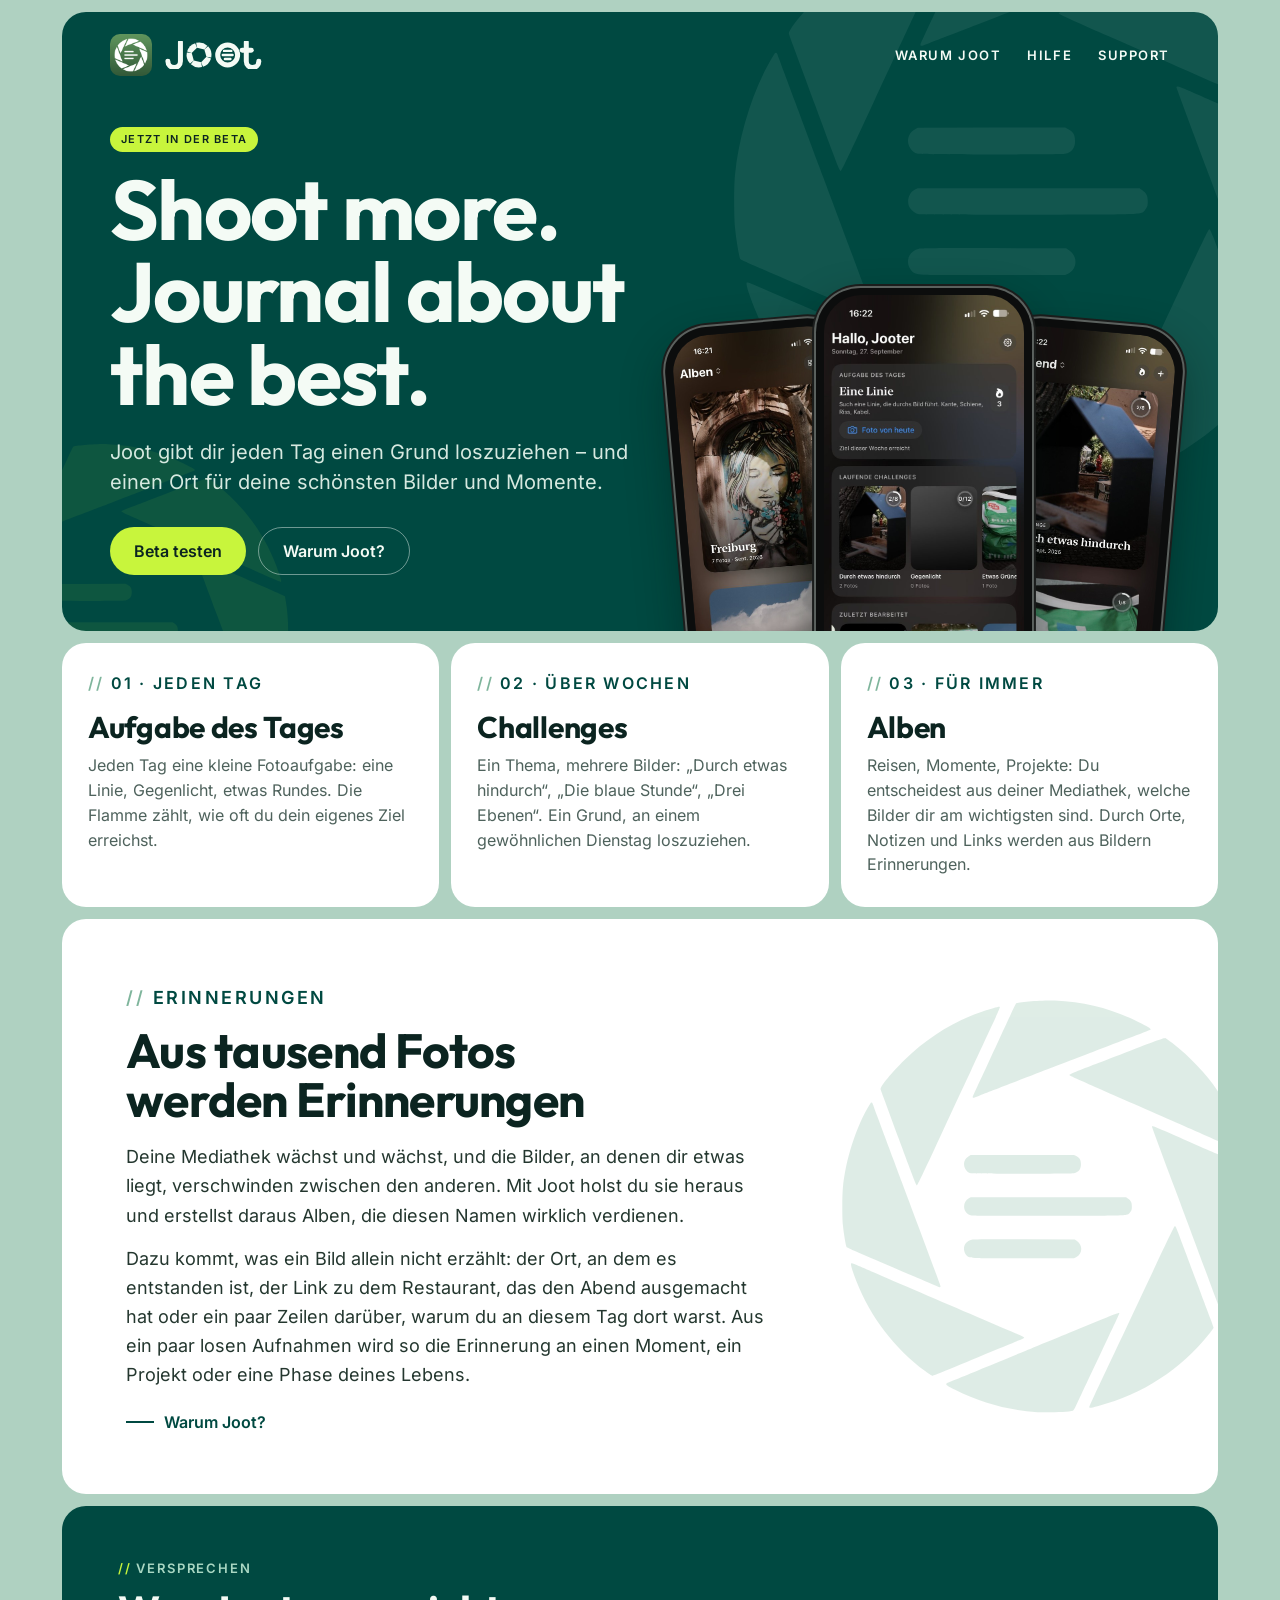
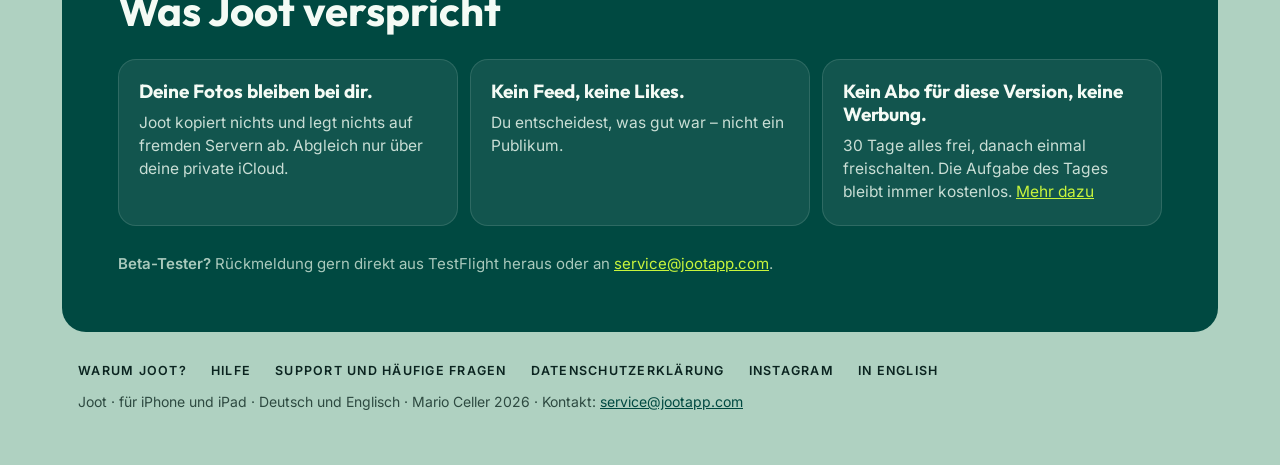
==== commit 12f29d10: "Neuer Spruch: Shoot more. Journal about the best. Co-Authored-By: Claude Opus 5.5 <noreply@anthropic" ====
--- a/index.html
+++ b/index.html
@@ -54,7 +54,7 @@
   <div class="held">
     <div>
       <span class="plakette">Jetzt in der Beta</span>
-      <h1>Fotografier mehr. Bewahre das Beste.</h1>
+      <h1>Shoot more. Journal about the best.</h1>
       <p class="lead">Joot gibt dir jeden Tag einen Grund loszuziehen – und einen Ort für deine schönsten Bilder und Momente.</p>
       <div class="knoepfe">
         <a class="knopf voll" href="https://testflight.apple.com/join/sxj56Ddf">Beta testen</a>
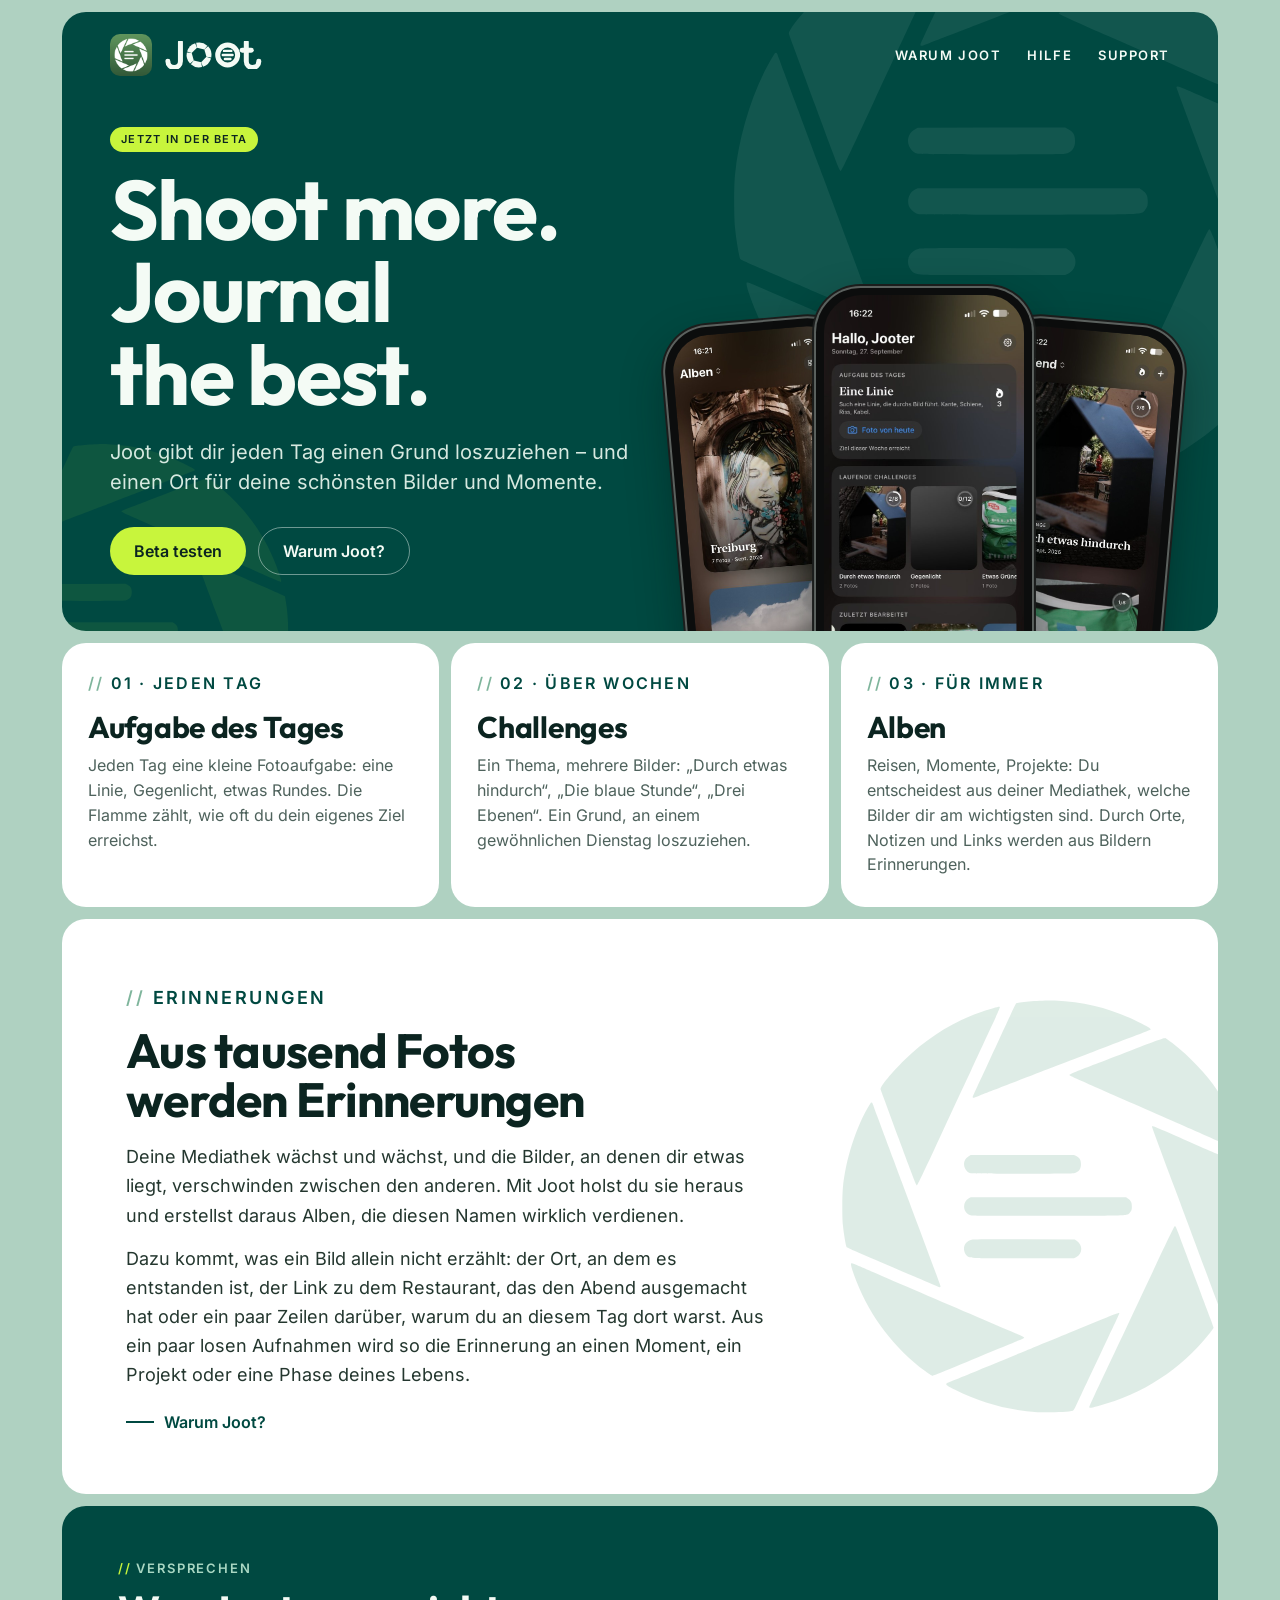
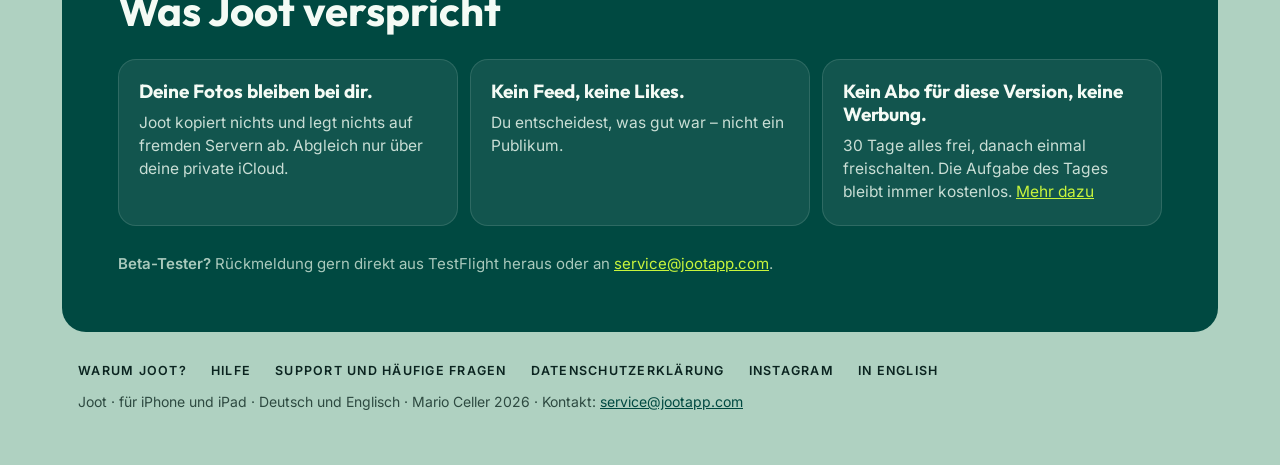
==== commit 89d25053: "Spruch: Shoot more. Journal the best.; Untertitel auf Warum Joot entfernt Co-Authored-By: Claude Opu" ====
--- a/index.html
+++ b/index.html
@@ -54,7 +54,7 @@
   <div class="held">
     <div>
       <span class="plakette">Jetzt in der Beta</span>
-      <h1>Shoot more. Journal about the best.</h1>
+      <h1>Shoot more. Journal the best.</h1>
       <p class="lead">Joot gibt dir jeden Tag einen Grund loszuziehen – und einen Ort für deine schönsten Bilder und Momente.</p>
       <div class="knoepfe">
         <a class="knopf voll" href="https://testflight.apple.com/join/sxj56Ddf">Beta testen</a>
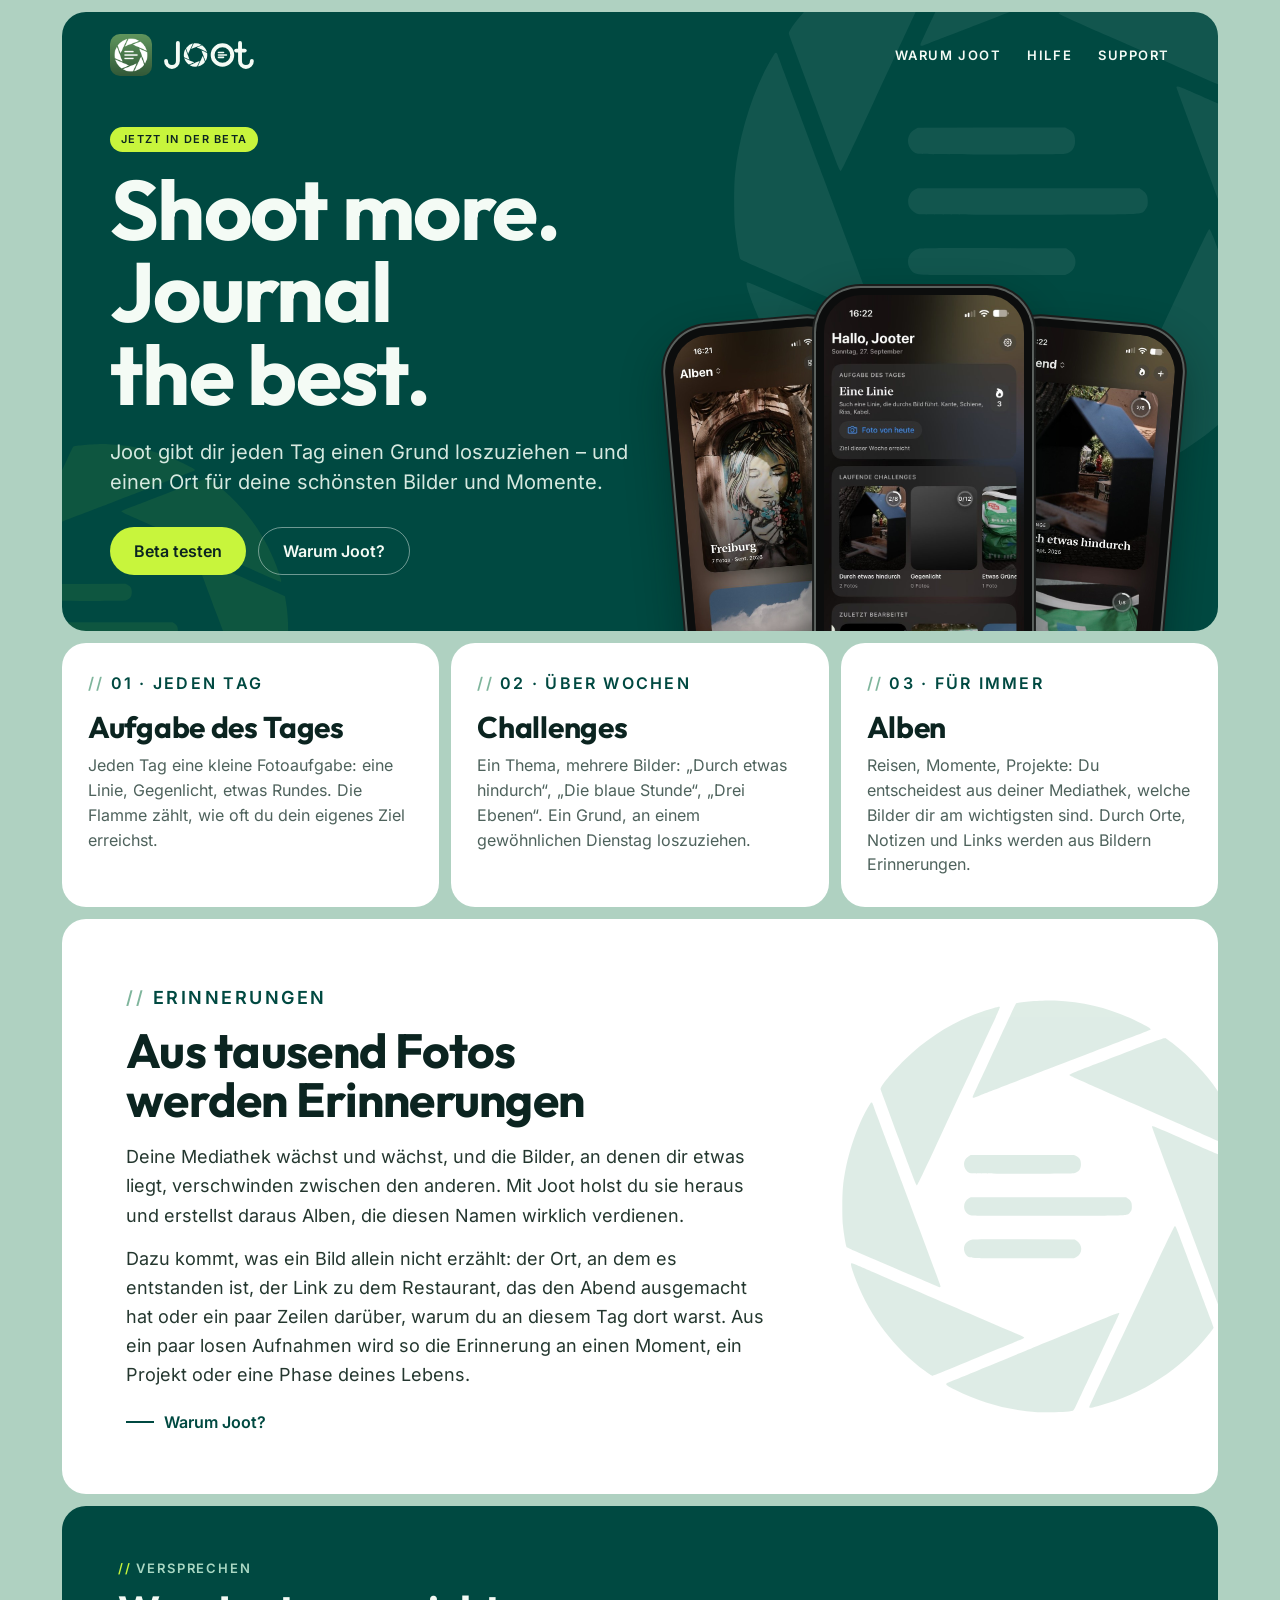
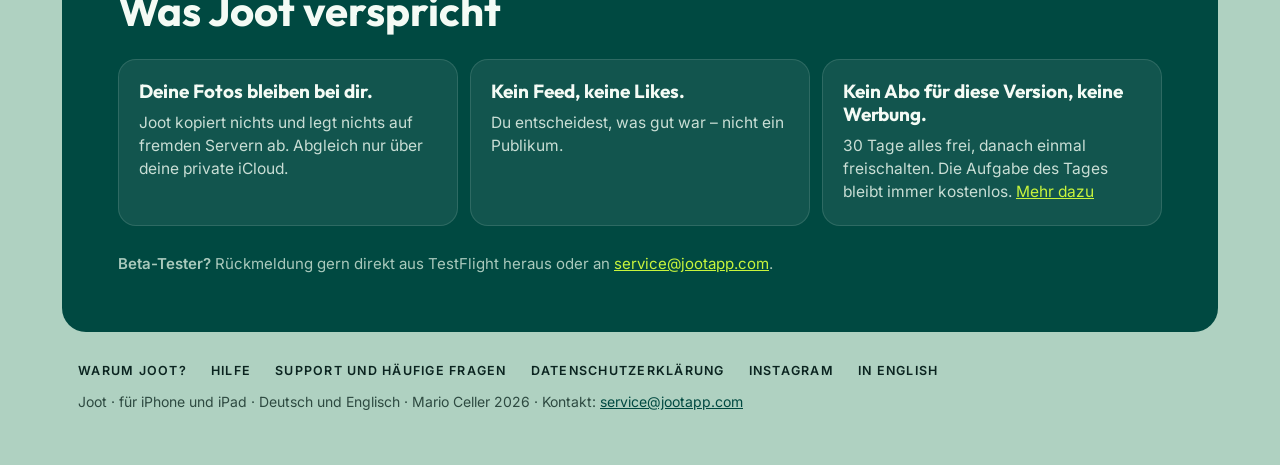
==== commit 625c1a41: "Neuer Schriftzug: Blende aus dem Icon, Linien im zweiten o, schmalere Striche Co-Authored-By: Claude" ====
--- a/index.html
+++ b/index.html
@@ -23,27 +23,16 @@
   <div class="leiste">
     <a class="marke" href="./">
       <img src="bilder/icon.png" alt="" width="42" height="42">
-      <svg viewBox="80 390 860 245" xmlns="http://www.w3.org/2000/svg" role="img" aria-label="Joot" xmlns:c2pa="http://c2pa.org/manifest"><metadata><c2pa:manifest>[base64]/[base64]/4W7kEFP/xKJM16cr2wIRpxU/[base64]/[base64]/[base64]/3cyjxFA3Qo5S46fX0/ihY0VZ7mfb9KF703t5OjWDBWMA4GA1UdDwEB/wQEAwIHgDAVBgNVHSUEDjAMBgorBgEEAYPoXgIBMAwGA1UdEwEB/wQCMAAwHwYDVR0jBBgwFoAUzlHiBIFOZFsj+OPEz5o+nMHXXMIwCgYIKoZIzj0EAwMDZwAwZAIwMXMdFJ4BetLLVY7ORuE9noqbbAZOZn/aArXyTwFAZfKrPzxF2vPoJNf1+UCdg1XGAjBwX1zd9WGqYkqmL5SFqw1QySjr1zJfpJM9+1rdDwSPLMOPOjKuiXjoU/[base64]</c2pa:manifest></metadata>
-      <g transform="translate(92.16,401.12) scale(0.9477)">
-      <g fill="none" stroke="currentColor" stroke-linecap="round" stroke-linejoin="round">
-      <path d="M139.0,0 V176 A58,58 0 0 1 23.0,176" stroke-width="46"/>
-      <path d="M747.0,0 V176 A58,58 0 0 0 863.0,176" stroke-width="46"/>
-      <path d="M709.0,74 H793.0" stroke-width="46"/>
-      <circle cx="575.0" cy="117.0" r="92" stroke-width="46"/>
-      <path d="M541.4,79.9 H608.6" stroke-width="22"/>
-      <path d="M529.8,117.0 H620.2" stroke-width="22"/>
-      <path d="M549.5,154.1 H600.5" stroke-width="22"/>
-      </g>
-      <g fill="currentColor">
-      <path d="M379.0,134.0 L421.3,149.5 A115.0,115.0 0 0 1 347.3,226.1 L330.3,184.4 Z"/>
-      <path d="M330.3,184.4 L338.0,228.8 A115.0,115.0 0 0 1 234.6,203.0 L262.3,167.4 Z"/>
-      <path d="M262.3,167.4 L227.7,196.3 A115.0,115.0 0 0 1 198.3,93.9 L243.0,100.0 Z"/>
-      <path d="M243.0,100.0 L200.7,84.5 A115.0,115.0 0 0 1 274.7,7.9 L291.7,49.6 Z"/>
-      <path d="M291.7,49.6 L284.0,5.2 A115.0,115.0 0 0 1 387.4,31.0 L359.7,66.6 Z"/>
-      <path d="M359.7,66.6 L394.3,37.7 A115.0,115.0 0 0 1 423.7,140.1 L379.0,134.0 Z"/>
-      </g>
-      </g>
-      </svg>
+      <svg viewBox="3 -20 880 274" xmlns="http://www.w3.org/2000/svg" role="img" aria-label="Joot" xmlns:c2pa="http://c2pa.org/manifest"><metadata><c2pa:manifest>[base64]/[base64]/[base64]/[base64]/3cyjxFA3Qo5S46fX0/ihY0VZ7mfb9KF703t5OjWDBWMA4GA1UdDwEB/wQEAwIHgDAVBgNVHSUEDjAMBgorBgEEAYPoXgIBMAwGA1UdEwEB/wQCMAAwHwYDVR0jBBgwFoAUzlHiBIFOZFsj+OPEz5o+nMHXXMIwCgYIKoZIzj0EAwMDZwAwZAIwMXMdFJ4BetLLVY7ORuE9noqbbAZOZn/aArXyTwFAZfKrPzxF2vPoJNf1+UCdg1XGAjBwX1zd9WGqYkqmL5SFqw1QySjr1zJfpJM9+1rdDwSPLMOPOjKuiXjoU/[base64]/bRqCgYGFkVJ0pr/DS9Rm6xm+jmWJzFhnJtu2tT7Dvsh/JklnxFWDkwc=</c2pa:manifest></metadata>
+  <g fill="none" stroke="currentColor" stroke-width="38" stroke-linecap="round" stroke-linejoin="round">
+    <path d="M139,0 V176 A58,58 0 0 1 23,176"/>
+    <path d="M747,0 V176 A58,58 0 0 0 863,176"/>
+    <path d="M709,74 H793"/>
+    <circle cx="575" cy="117" r="96"/>
+    <path d="M535.94,92.95 H585.38" stroke-width="15.68"/><path d="M535.94,116.70 H613.76" stroke-width="15.68"/><path d="M535.94,140.15 H585.38" stroke-width="15.68"/>
+  </g>
+  <path fill="currentColor" fill-rule="evenodd" d="M306.18,231.36 C290.36,230.50 274.98,226.35 260.20,218.94 C255.35,216.51 254.34,215.60 255.92,215.10 C256.62,214.88 265.53,211.24 277.20,206.41 C289.81,201.19 292.36,200.13 306.03,194.51 C313.50,191.44 322.17,187.87 325.29,186.58 C351.33,175.84 351.73,175.69 351.73,176.36 C351.73,176.48 350.84,178.46 349.75,180.76 C348.66,183.07 346.73,187.17 345.45,189.88 C342.44,196.26 338.68,204.25 335.63,210.72 C334.30,213.55 332.15,218.12 330.85,220.87 C329.56,223.63 328.03,226.90 327.45,228.16 C326.83,229.53 326.18,230.51 325.85,230.61 C323.68,231.26 312.24,231.69 306.18,231.36 Z M335.00,228.56 C335.00,228.31 336.19,225.59 337.65,222.51 C344.89,207.25 351.97,192.26 362.79,169.27 C381.76,128.99 382.42,127.60 382.82,127.60 C383.02,127.60 383.76,129.15 384.47,131.04 C385.17,132.93 386.30,135.95 386.98,137.76 C387.66,139.57 389.27,143.87 390.56,147.32 C391.85,150.77 393.93,156.35 395.19,159.71 C396.45,163.08 398.13,167.59 398.92,169.72 C399.71,171.86 401.25,175.91 402.33,178.74 C403.41,181.56 404.30,184.05 404.30,184.27 C404.30,184.49 403.17,186.09 401.80,187.81 C386.13,207.52 364.71,221.44 340.08,227.95 C335.56,229.14 335.00,229.21 335.00,228.56 Z M243.70,208.66 C226.06,195.39 213.23,178.62 205.12,158.22 C202.86,152.53 201.73,148.66 202.26,148.46 C202.76,148.27 203.34,148.50 219.10,155.31 C235.85,162.54 261.79,173.67 279.75,181.33 C299.96,189.94 299.05,189.52 298.54,190.00 C298.30,190.22 297.10,190.81 295.87,191.31 C292.81,192.54 285.46,195.58 273.02,200.73 C253.65,208.74 247.85,211.09 247.39,211.09 C247.14,211.09 245.48,209.99 243.70,208.66 Z M408.84,176.54 C408.68,176.24 408.01,174.51 407.35,172.71 C406.69,170.90 403.23,161.63 399.67,152.10 C396.10,142.57 391.74,130.87 389.96,126.11 C388.18,121.35 385.02,112.88 382.94,107.29 C373.53,82.10 369.95,72.40 369.95,72.16 C369.95,71.58 371.18,72.00 376.79,74.47 C380.01,75.88 386.54,78.75 391.31,80.85 C396.07,82.95 402.05,85.57 404.60,86.68 C418.67,92.82 422.77,94.63 423.71,95.11 L424.76,95.64 L425.26,98.48 C427.42,110.66 427.17,126.13 424.61,138.81 C422.17,150.90 417.60,163.01 411.41,173.82 C409.65,176.88 409.24,177.31 408.84,176.54 Z M247.18,159.98 C244.96,158.99 241.47,157.47 239.42,156.61 C237.36,155.74 229.30,152.27 221.49,148.90 C213.69,145.52 205.66,142.06 203.66,141.20 C201.65,140.34 199.87,139.47 199.70,139.27 C199.29,138.77 198.02,131.22 197.62,126.86 C197.21,122.47 197.21,111.30 197.61,106.84 C199.09,90.54 205.10,71.84 212.87,59.40 C213.36,58.62 213.89,58.57 214.17,59.28 C214.28,59.56 215.51,62.89 216.90,66.67 C218.29,70.45 220.09,75.29 220.89,77.42 C221.69,79.56 223.84,85.34 225.67,90.27 C227.49,95.19 229.58,100.77 230.30,102.66 C233.10,110.00 250.88,157.58 251.53,159.47 C252.53,162.39 252.59,162.39 247.18,159.98 Z M237.22,101.56 C236.47,99.62 235.00,95.68 233.93,92.81 C232.87,89.93 230.64,83.88 228.97,79.36 C225.71,70.55 222.61,62.16 220.31,55.92 C219.52,53.78 218.78,51.72 218.67,51.35 C218.27,50.04 224.65,42.18 231.84,35.15 C244.66,22.60 259.32,13.48 275.56,7.93 C279.57,6.56 284.03,5.29 284.79,5.29 C285.62,5.29 285.71,5.07 276.15,25.60 C273.89,30.44 270.74,37.23 269.13,40.68 C267.53,44.13 265.38,48.77 264.35,50.99 C262.22,55.57 257.81,65.07 251.94,77.70 C242.43,98.19 239.25,104.86 238.92,104.97 C238.72,105.04 238.02,103.64 237.22,101.56 Z M417.14,84.71 C414.60,83.56 410.70,81.84 408.48,80.88 C406.26,79.92 401.49,77.82 397.88,76.23 C391.46,73.40 378.65,67.76 359.34,59.28 C354.09,56.97 346.76,53.75 343.06,52.13 C339.37,50.50 333.56,47.95 330.15,46.46 C326.65,44.93 323.95,43.57 323.95,43.36 C323.95,43.14 325.53,42.36 327.61,41.55 C334.35,38.95 340.12,36.73 358.59,29.63 C372.99,24.10 377.08,22.63 377.56,22.85 C377.89,23.00 379.51,24.18 381.15,25.47 C400.19,40.39 413.47,58.91 420.91,80.92 C422.47,85.55 422.75,86.84 422.18,86.81 C421.96,86.80 419.69,85.85 417.14,84.71 Z M270.10,55.88 C269.86,55.64 270.07,55.14 272.66,49.61 C273.89,47.00 276.19,42.04 277.79,38.59 C279.39,35.14 282.35,28.76 284.37,24.40 C286.39,20.05 289.34,13.66 290.94,10.21 C292.53,6.76 294.00,3.77 294.20,3.56 C295.06,2.66 309.15,1.55 315.73,1.86 C333.02,2.67 347.11,6.28 362.33,13.81 C368.53,16.87 369.76,17.66 369.08,18.10 C368.85,18.25 363.14,20.49 356.39,23.07 C349.64,25.66 340.88,29.02 336.94,30.54 C333.00,32.07 326.88,34.41 323.35,35.76 C319.82,37.10 314.91,38.99 312.45,39.95 C309.98,40.91 300.91,44.40 292.29,47.70 C283.66,51.01 275.28,54.24 273.66,54.89 C270.57,56.12 270.39,56.17 270.10,55.88 Z"/>
+</svg>
     </a>
     <nav class="nav" aria-label="Seiten">
       <a href="warum.html">Warum Joot</a>
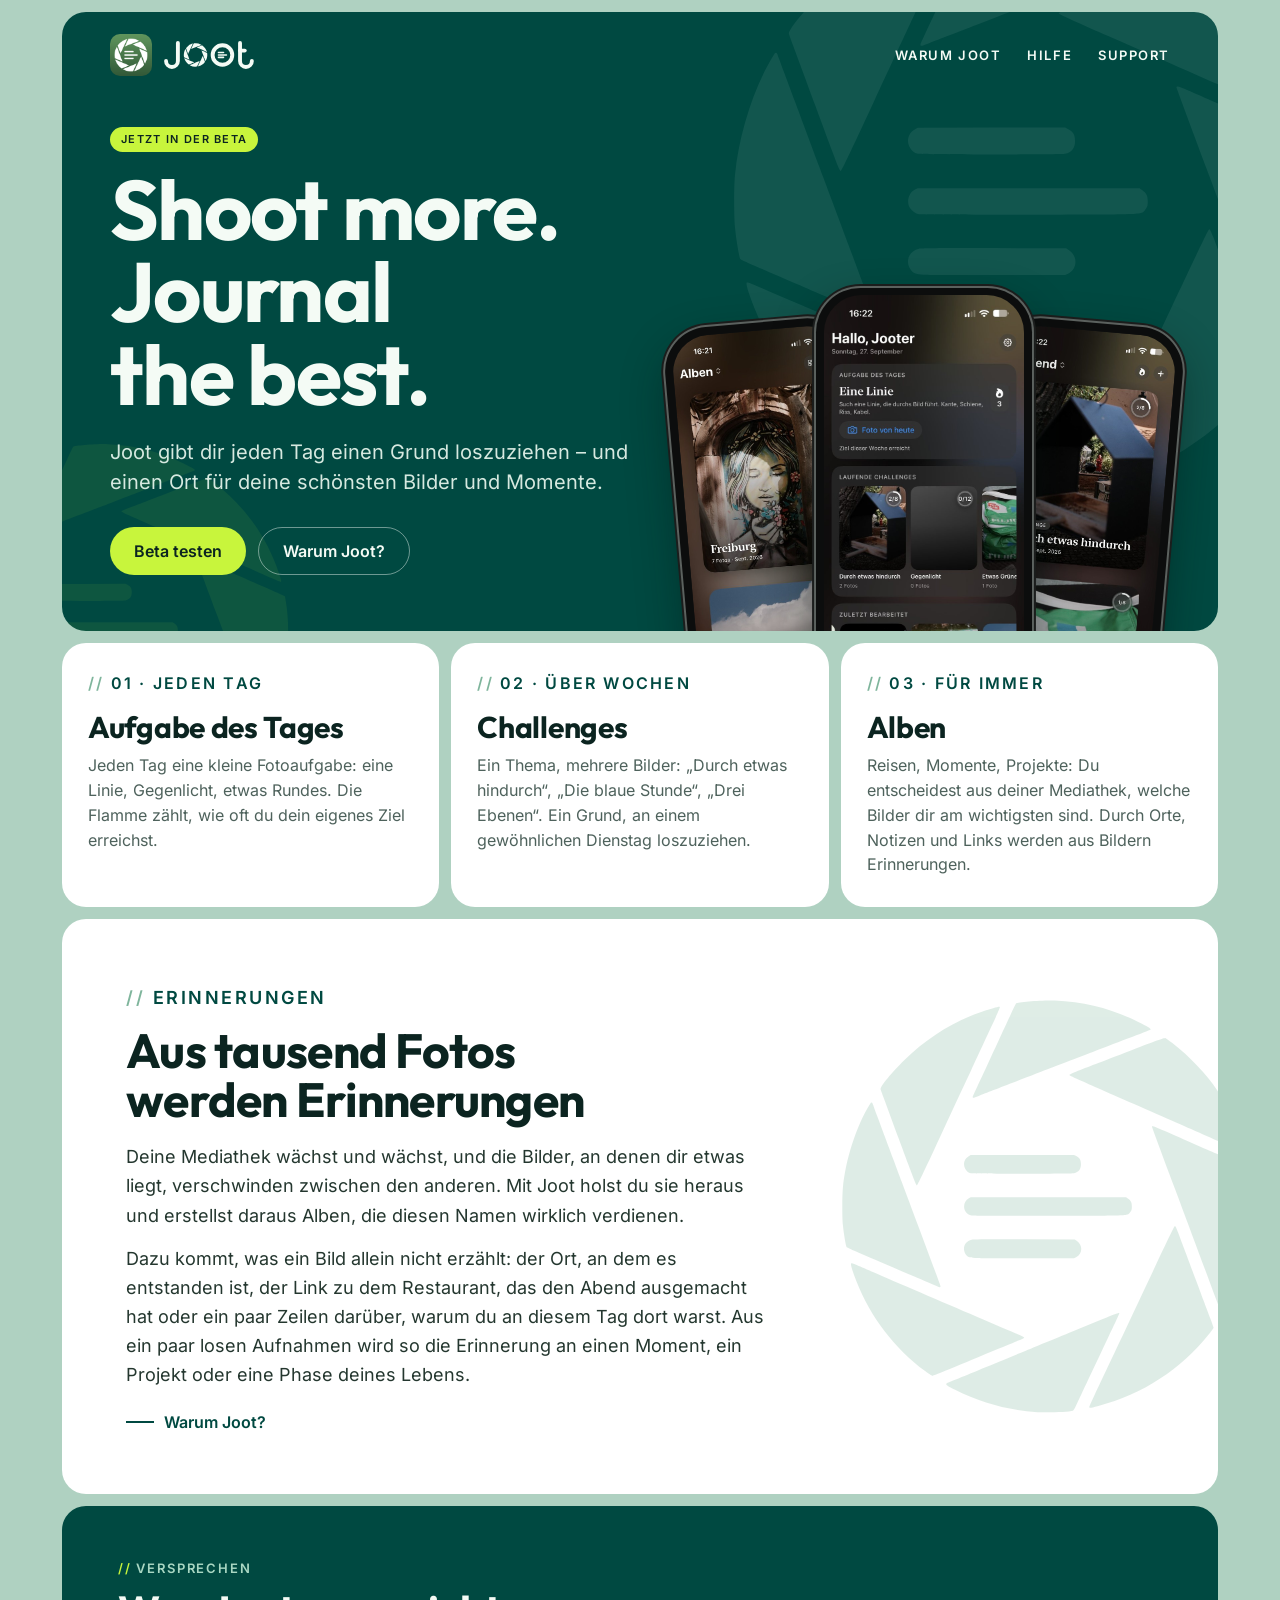
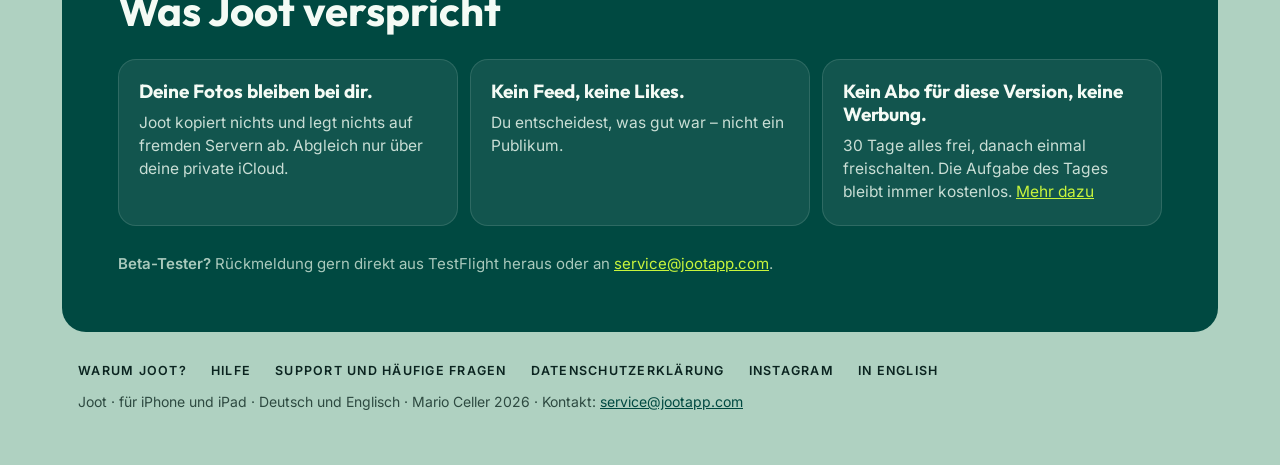
==== commit c2369942: "Schriftzug: Querstrich des t nur nach rechts Co-Authored-By: Claude Opus 5.5 <noreply@anthropic.com>" ====
--- a/index.html
+++ b/index.html
@@ -23,11 +23,11 @@
   <div class="leiste">
     <a class="marke" href="./">
       <img src="bilder/icon.png" alt="" width="42" height="42">
-      <svg viewBox="3 -20 880 274" xmlns="http://www.w3.org/2000/svg" role="img" aria-label="Joot" xmlns:c2pa="http://c2pa.org/manifest"><metadata><c2pa:manifest>[base64]/[base64]/[base64]/[base64]/3cyjxFA3Qo5S46fX0/ihY0VZ7mfb9KF703t5OjWDBWMA4GA1UdDwEB/wQEAwIHgDAVBgNVHSUEDjAMBgorBgEEAYPoXgIBMAwGA1UdEwEB/wQCMAAwHwYDVR0jBBgwFoAUzlHiBIFOZFsj+OPEz5o+nMHXXMIwCgYIKoZIzj0EAwMDZwAwZAIwMXMdFJ4BetLLVY7ORuE9noqbbAZOZn/aArXyTwFAZfKrPzxF2vPoJNf1+UCdg1XGAjBwX1zd9WGqYkqmL5SFqw1QySjr1zJfpJM9+1rdDwSPLMOPOjKuiXjoU/[base64]/bRqCgYGFkVJ0pr/DS9Rm6xm+jmWJzFhnJtu2tT7Dvsh/JklnxFWDkwc=</c2pa:manifest></metadata>
+      <svg viewBox="3 -20 880 274" xmlns="http://www.w3.org/2000/svg" role="img" aria-label="Joot" xmlns:c2pa="http://c2pa.org/manifest"><metadata><c2pa:manifest>[base64]/[base64]/kLFpjY1lmCjOqmbtwBnVW5FCHDvIsE0aBHbIsZf6JjdXJseCpzZWxmI2p1bWJmPWMycGEuYXNzZXJ0aW9ucy9jMnBhLmFjdGlvbnMudjJkaGFzaFgg3RmdR0/OFPm3govsDQS+Illkao7TV4vB0BXFPhP7hqmiY3VybHgpc2VsZiNqdW1iZj1jMnBhLmFzc2VydGlvbnMvYzJwYS5oYXNoLmRhdGFkaGFzaFggA8s3QuVx2EYFYD4CfLNKCapfQvR+BHlSdqg8gtF/[base64]/[base64]/3cyjxFA3Qo5S46fX0/ihY0VZ7mfb9KF703t5OjWDBWMA4GA1UdDwEB/wQEAwIHgDAVBgNVHSUEDjAMBgorBgEEAYPoXgIBMAwGA1UdEwEB/wQCMAAwHwYDVR0jBBgwFoAUzlHiBIFOZFsj+OPEz5o+nMHXXMIwCgYIKoZIzj0EAwMDZwAwZAIwMXMdFJ4BetLLVY7ORuE9noqbbAZOZn/aArXyTwFAZfKrPzxF2vPoJNf1+UCdg1XGAjBwX1zd9WGqYkqmL5SFqw1QySjr1zJfpJM9+1rdDwSPLMOPOjKuiXjoU/[base64]</c2pa:manifest></metadata>
   <g fill="none" stroke="currentColor" stroke-width="38" stroke-linecap="round" stroke-linejoin="round">
     <path d="M139,0 V176 A58,58 0 0 1 23,176"/>
     <path d="M747,0 V176 A58,58 0 0 0 863,176"/>
-    <path d="M709,74 H793"/>
+    <path d="M747,74 H793"/>
     <circle cx="575" cy="117" r="96"/>
     <path d="M535.94,92.95 H585.38" stroke-width="15.68"/><path d="M535.94,116.70 H613.76" stroke-width="15.68"/><path d="M535.94,140.15 H585.38" stroke-width="15.68"/>
   </g>
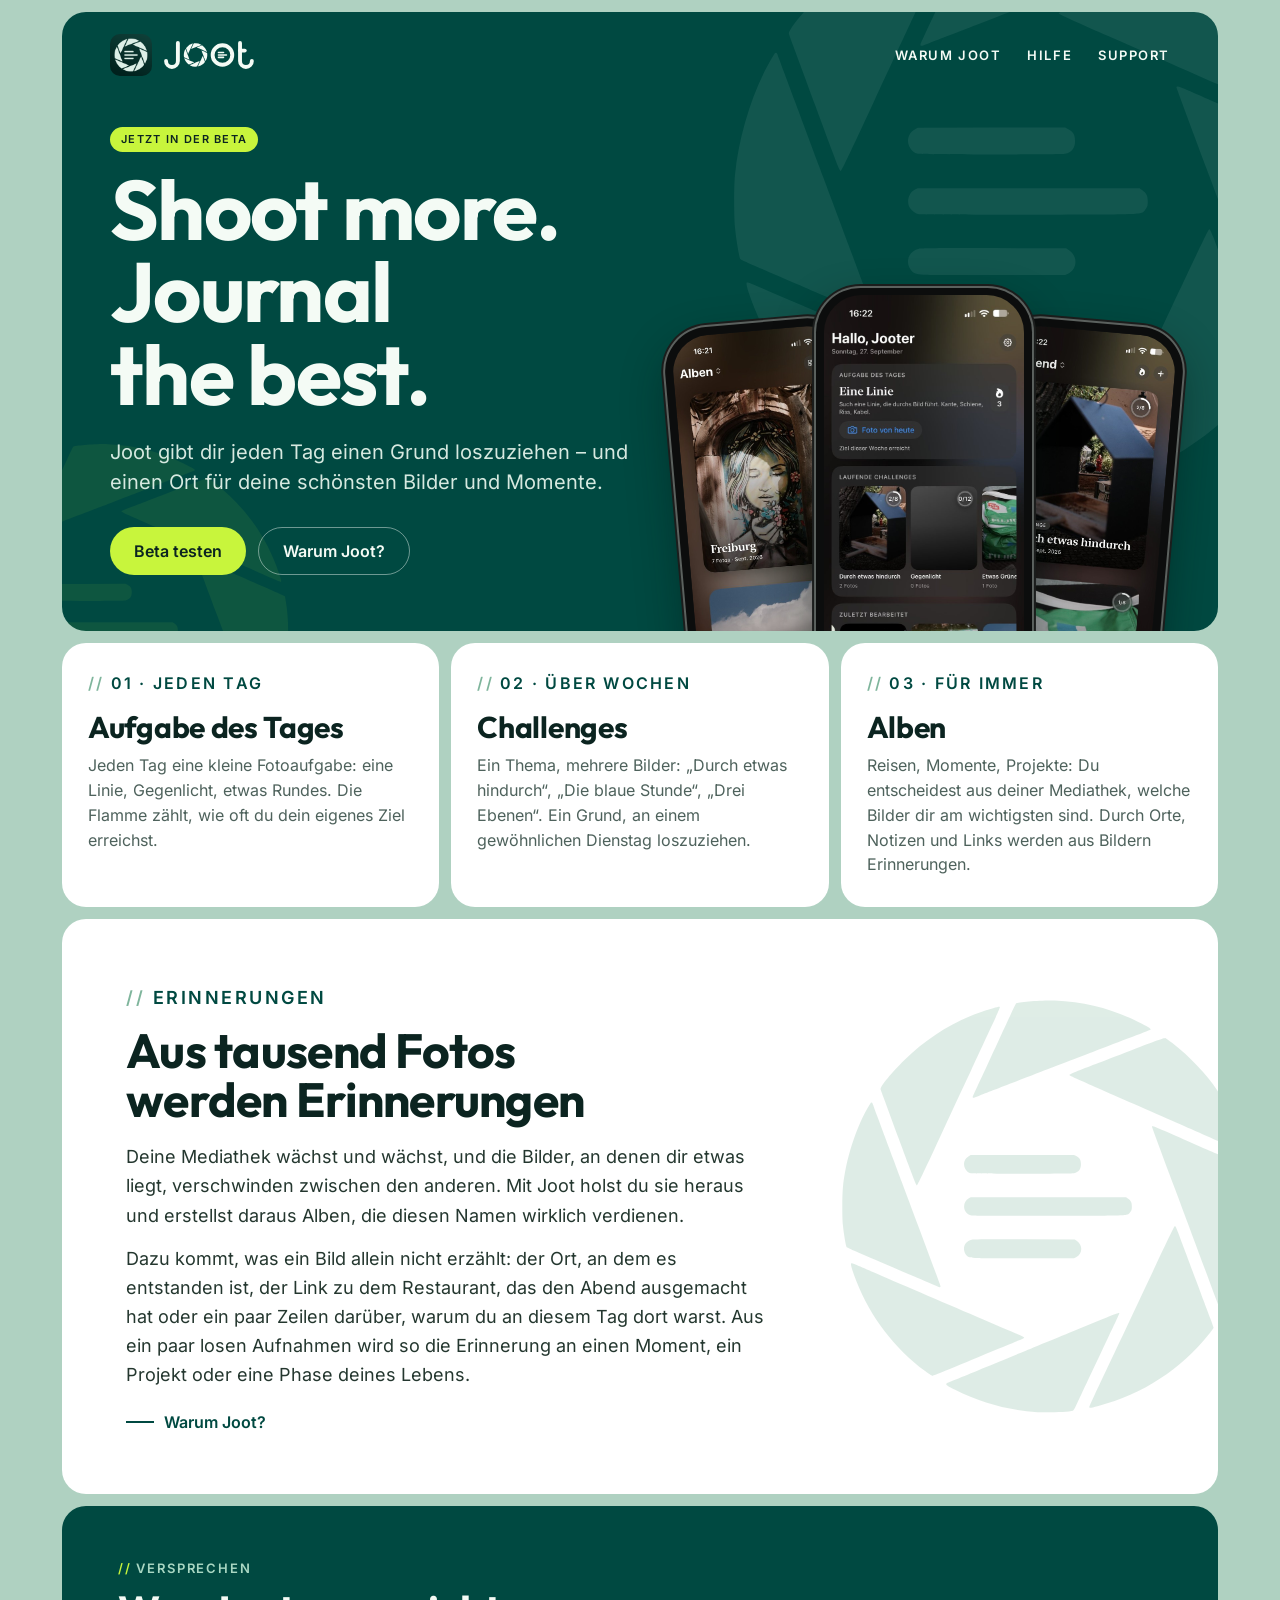
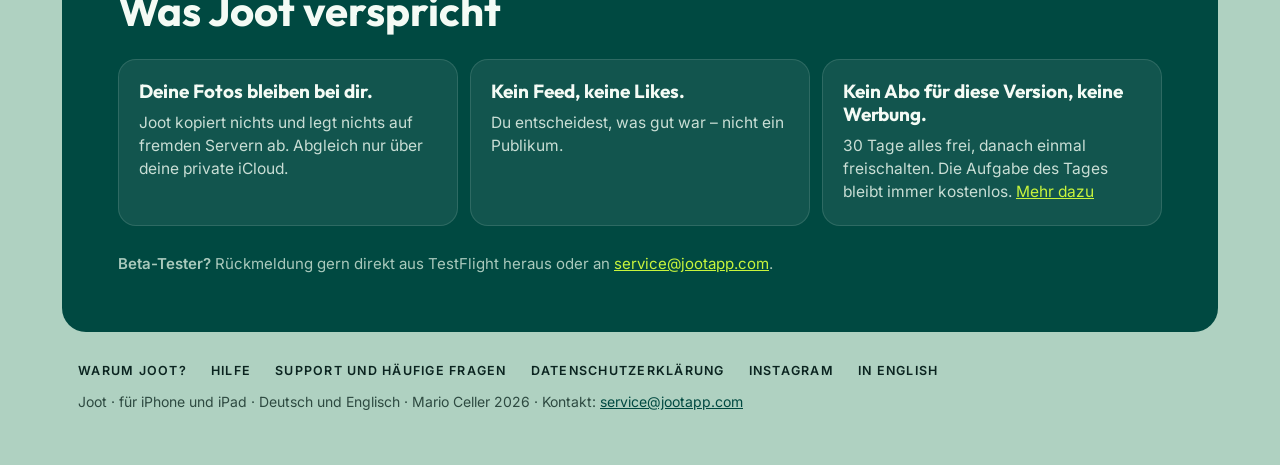
==== commit 4b98f086: "Dunkles Icon im Seitenkopf Co-Authored-By: Claude Opus 5.5 <noreply@anthropic.com> Claude-Session: h" ====
--- a/index.html
+++ b/index.html
@@ -22,7 +22,7 @@
   <svg class="blende zwei" viewBox="0 0 784 784" aria-hidden="true"><path fill="currentColor" fill-rule="evenodd" d="M372.5,774.9 C319.6,772.0 268.1,758.1 218.6,733.3 C202.3,725.1 199.0,722.1 204.2,720.4 C206.6,719.7 236.4,707.5 275.5,691.3 C317.7,673.8 326.2,670.3 372.0,651.5 C397.0,641.2 426.0,629.3 436.5,625.0 C523.7,589.0 525.0,588.5 525.0,590.7 C525.0,591.1 522.0,597.8 518.4,605.5 C514.7,613.2 508.3,626.9 504.0,636.0 C493.9,657.4 481.3,684.1 471.1,705.8 C466.7,715.2 459.5,730.5 455.1,739.8 C450.8,749.0 445.7,759.9 443.7,764.1 C441.6,768.7 439.5,772.0 438.4,772.3 C431.1,774.5 392.8,776.0 372.5,774.9 Z M469.0,765.5 C469.0,764.7 473.0,755.5 477.9,745.2 C502.1,694.1 525.8,644.0 562.0,567.0 C625.5,432.1 627.8,427.5 629.1,427.5 C629.8,427.5 632.3,432.7 634.6,439.0 C637.0,445.3 640.7,455.5 643.0,461.5 C645.3,467.5 650.7,482.0 655.0,493.5 C659.3,505.0 666.3,523.7 670.5,535.0 C674.7,546.3 680.3,561.4 683.0,568.5 C685.6,575.6 690.8,589.2 694.4,598.7 C698.0,608.1 701.0,616.5 701.0,617.2 C701.0,617.9 697.2,623.3 692.6,629.1 C640.2,695.0 568.5,741.7 486.0,763.4 C470.9,767.4 469.0,767.6 469.0,765.5 Z M163.3,698.8 C104.3,654.4 61.3,598.3 34.2,530.0 C26.6,510.9 22.8,498.0 24.6,497.3 C26.3,496.7 28.2,497.5 81.0,520.3 C137.1,544.5 223.9,581.7 284.0,607.4 C351.7,636.2 348.7,634.8 346.9,636.4 C346.1,637.1 342.1,639.1 338.0,640.8 C327.8,644.9 303.1,655.1 261.5,672.3 C196.7,699.1 177.2,707.0 175.7,707.0 C174.9,707.0 169.3,703.3 163.3,698.8 Z M716.2,591.3 C715.7,590.3 713.4,584.5 711.2,578.5 C709.0,572.5 697.4,541.4 685.5,509.5 C673.6,477.6 658.9,438.5 653.0,422.5 C647.0,406.6 636.5,378.2 629.5,359.5 C598.0,275.2 586.0,242.7 586.0,241.9 C586.0,240.0 590.1,241.3 608.9,249.6 C619.7,254.3 641.5,264.0 657.5,271.0 C673.5,278.0 693.5,286.8 702.0,290.5 C749.1,311.1 762.8,317.1 766.0,318.7 L769.5,320.5 L771.2,330.0 C778.4,370.8 777.6,422.6 769.0,465.0 C760.8,505.5 745.5,546.0 724.8,582.2 C718.9,592.5 717.5,593.9 716.2,591.3 Z M175.0,535.9 C167.6,532.6 155.9,527.5 149.0,524.6 C142.1,521.7 115.1,510.1 89.0,498.8 C62.9,487.5 36.0,475.9 29.3,473.0 C22.6,470.2 16.6,467.2 16.0,466.5 C14.7,464.9 10.4,439.6 9.1,425.0 C7.7,410.3 7.7,372.9 9.0,358.0 C14.0,303.4 34.1,240.8 60.1,199.2 C61.8,196.5 63.5,196.4 64.5,198.8 C64.9,199.7 69.0,210.9 73.6,223.5 C78.3,236.1 84.3,252.4 87.0,259.5 C89.7,266.6 96.9,286.0 103.0,302.5 C109.1,319.0 116.1,337.7 118.5,344.0 C127.9,368.6 187.4,527.9 189.5,534.2 C192.9,544.0 193.1,543.9 175.0,535.9 Z M255.5,487.0 C245.1,486.4 241.2,484.7 238.0,479.5 C231.3,468.6 236.9,455.7 249.6,453.0 C252.9,452.3 284.8,452.0 348.2,452.2 L441.8,452.5 L446.1,455.5 C457.4,463.5 456.5,479.6 444.3,485.6 L440.5,487.5 L352.5,487.5 C304.1,487.6 260.4,487.3 255.5,487.0 Z M249.4,408.0 C244.8,407.0 240.7,404.2 238.0,400.2 C232.6,392.5 235.9,379.6 244.3,375.7 L247.8,374.0 L392.8,374.0 L537.7,374.0 L541.0,376.2 C546.9,380.3 548.5,383.4 548.5,390.9 C548.5,396.8 548.1,398.1 545.6,401.4 C540.0,408.8 551.3,408.2 394.0,408.5 C316.2,408.6 251.1,408.4 249.4,408.0 Z M141.7,340.3 C139.2,333.8 134.2,320.6 130.6,311.0 C127.1,301.4 119.6,281.1 114.0,266.0 C103.1,236.5 92.7,208.4 85.0,187.5 C82.4,180.4 79.9,173.5 79.5,172.2 C78.2,167.8 99.6,141.5 123.6,118.0 C166.6,76.0 215.6,45.4 270.0,26.9 C283.4,22.3 298.4,18.0 300.9,18.0 C303.7,18.0 304.0,17.3 272.0,86.0 C264.4,102.2 253.9,124.9 248.5,136.5 C243.1,148.1 235.9,163.6 232.5,171.0 C225.3,186.3 210.6,218.1 190.9,260.4 C159.1,329.0 148.4,351.4 147.3,351.7 C146.7,351.9 144.3,347.3 141.7,340.3 Z M248.1,329.0 C243.2,327.8 239.8,325.0 237.2,320.0 C233.0,311.6 235.6,302.1 243.4,297.5 L247.7,295.0 L344.1,294.8 L440.5,294.7 L444.7,296.8 C451.2,300.2 453.5,304.2 453.5,312.2 C453.5,321.4 449.2,327.0 440.4,329.0 C435.6,330.2 252.9,330.1 248.1,329.0 Z M744.0,283.9 C735.5,280.1 722.4,274.3 715.0,271.1 C707.6,267.8 691.6,260.8 679.5,255.5 C658.0,246.0 615.1,227.1 550.5,198.8 C532.9,191.0 508.4,180.3 496.0,174.8 C483.6,169.4 464.2,160.8 452.8,155.8 C441.1,150.7 432.0,146.2 432.0,145.5 C432.0,144.7 437.3,142.1 444.2,139.4 C466.8,130.7 486.1,123.3 548.0,99.5 C596.2,81.0 609.9,76.1 611.5,76.8 C612.6,77.3 618.0,81.3 623.5,85.6 C687.3,135.5 731.7,197.5 756.6,271.2 C761.8,286.7 762.8,291.0 760.9,290.9 C760.1,290.9 752.5,287.7 744.0,283.9 Z M251.7,187.4 C250.9,186.6 251.6,184.9 260.3,166.4 C264.4,157.7 272.1,141.1 277.5,129.5 C282.8,117.9 292.7,96.6 299.5,82.0 C306.3,67.4 316.1,46.1 321.5,34.5 C326.8,22.9 331.7,12.9 332.4,12.2 C335.3,9.2 382.4,5.5 404.5,6.5 C462.4,9.2 509.6,21.3 560.5,46.5 C581.2,56.8 585.4,59.4 583.1,60.9 C582.3,61.4 563.2,68.9 540.6,77.6 C518.0,86.2 488.7,97.5 475.5,102.6 C462.3,107.7 441.8,115.5 430.0,120.0 C418.2,124.5 401.8,130.8 393.5,134.0 C385.2,137.2 354.9,148.9 326.0,160.0 C297.1,171.1 269.1,181.9 263.6,184.1 C253.3,188.2 252.7,188.4 251.7,187.4 Z"/></svg>
   <div class="leiste">
     <a class="marke" href="./">
-      <img src="bilder/icon.png" alt="" width="42" height="42">
+      <img src="bilder/icon-kopf.png" alt="" width="42" height="42">
       <svg viewBox="3 -20 880 274" xmlns="http://www.w3.org/2000/svg" role="img" aria-label="Joot" xmlns:c2pa="http://c2pa.org/manifest"><metadata><c2pa:manifest>[base64]/[base64]/kLFpjY1lmCjOqmbtwBnVW5FCHDvIsE0aBHbIsZf6JjdXJseCpzZWxmI2p1bWJmPWMycGEuYXNzZXJ0aW9ucy9jMnBhLmFjdGlvbnMudjJkaGFzaFgg3RmdR0/OFPm3govsDQS+Illkao7TV4vB0BXFPhP7hqmiY3VybHgpc2VsZiNqdW1iZj1jMnBhLmFzc2VydGlvbnMvYzJwYS5oYXNoLmRhdGFkaGFzaFggA8s3QuVx2EYFYD4CfLNKCapfQvR+BHlSdqg8gtF/[base64]/[base64]/3cyjxFA3Qo5S46fX0/ihY0VZ7mfb9KF703t5OjWDBWMA4GA1UdDwEB/wQEAwIHgDAVBgNVHSUEDjAMBgorBgEEAYPoXgIBMAwGA1UdEwEB/wQCMAAwHwYDVR0jBBgwFoAUzlHiBIFOZFsj+OPEz5o+nMHXXMIwCgYIKoZIzj0EAwMDZwAwZAIwMXMdFJ4BetLLVY7ORuE9noqbbAZOZn/aArXyTwFAZfKrPzxF2vPoJNf1+UCdg1XGAjBwX1zd9WGqYkqmL5SFqw1QySjr1zJfpJM9+1rdDwSPLMOPOjKuiXjoU/[base64]</c2pa:manifest></metadata>
   <g fill="none" stroke="currentColor" stroke-width="38" stroke-linecap="round" stroke-linejoin="round">
     <path d="M139,0 V176 A58,58 0 0 1 23,176"/>
